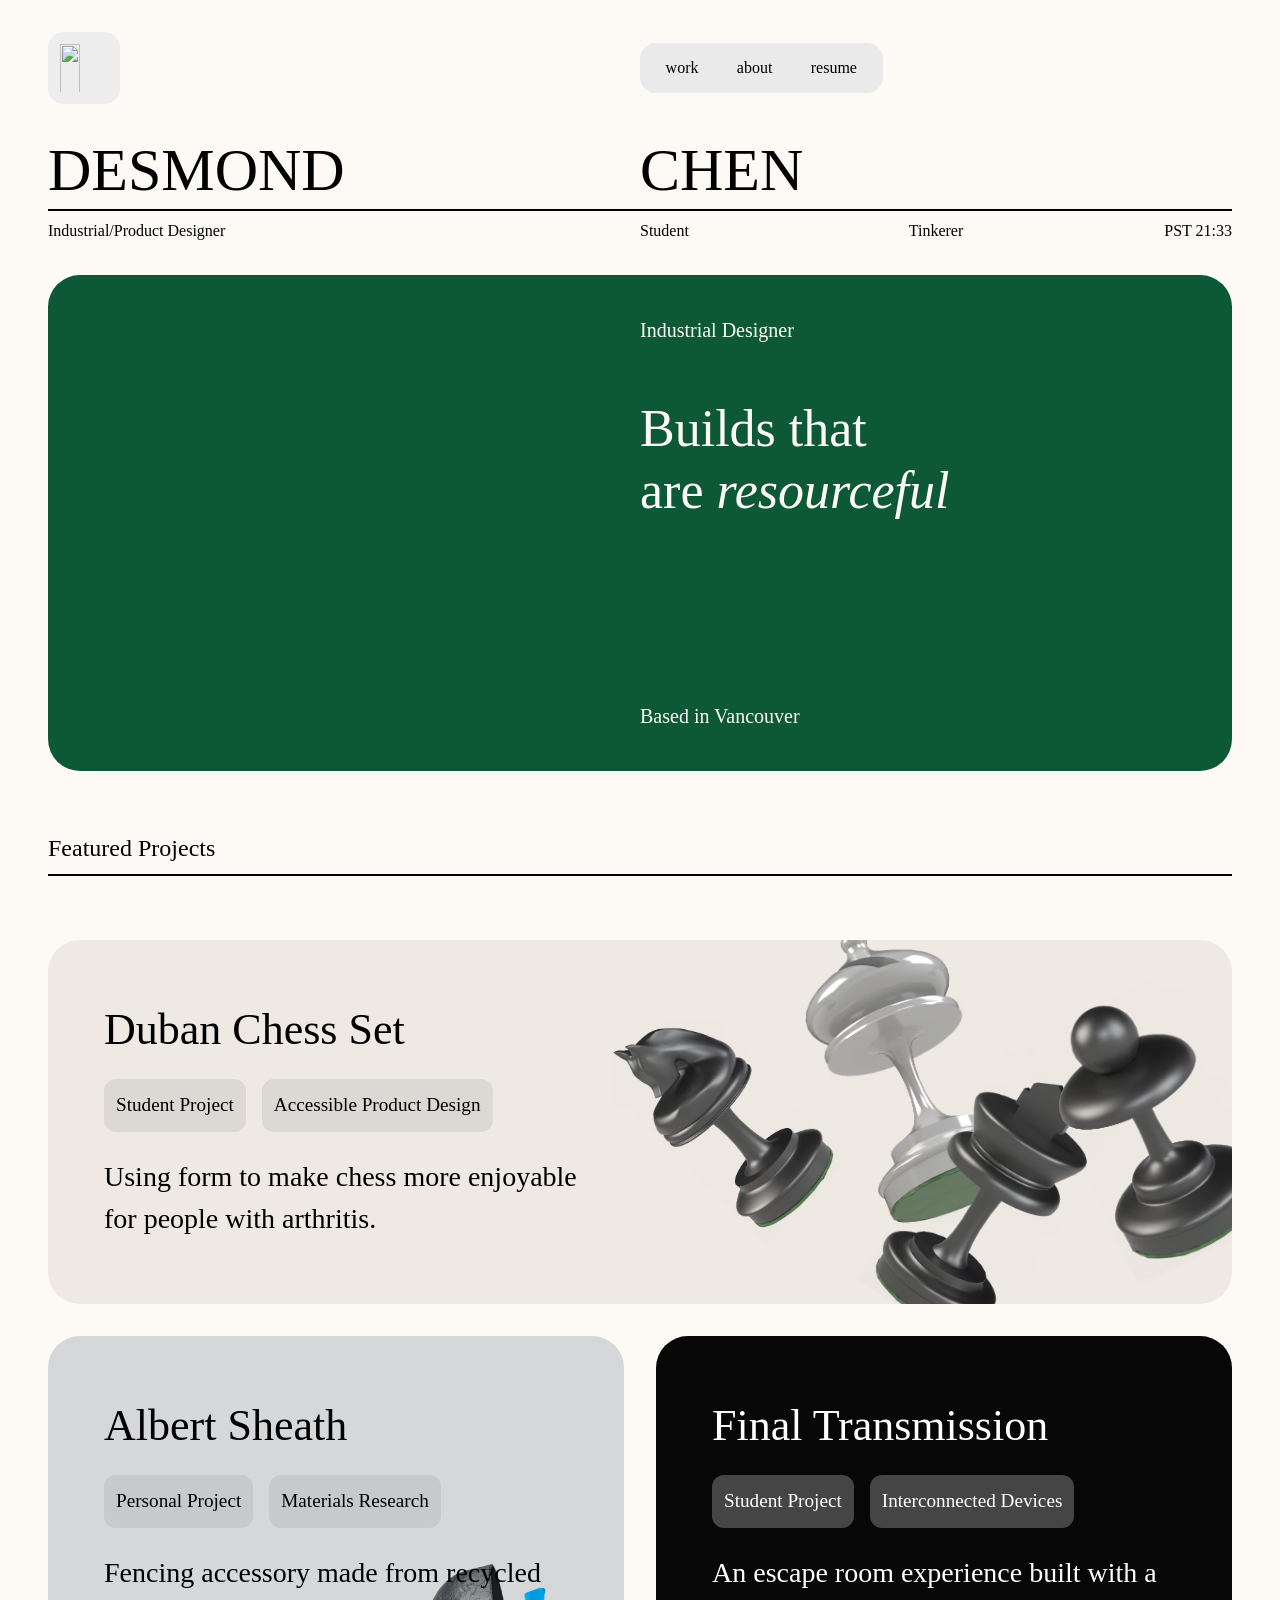
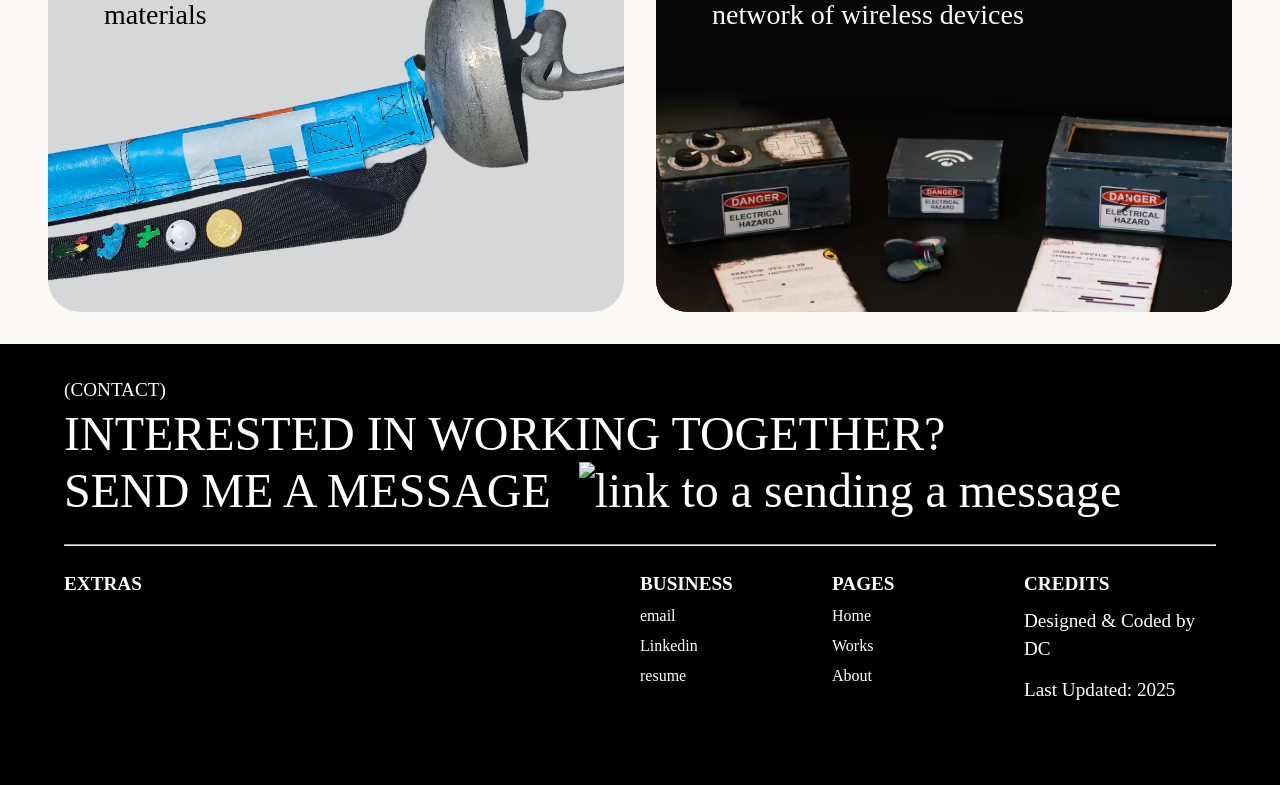
==== index.html @ 35a9a57f "Fixed Footer Link" ====
<!DOCTYPE html>
<head>
  <meta charset="utf-8">
  <meta name="viewport" content="width=device-width, initial-scale=1">
  <title>Desmond Chen</title>
  <link rel="icon" type="image/x-icon" href="/css/img/icons/MainIcon.ico">
  <link rel="preconnect" href="https://fonts.googleapis.com">
  <link rel="preconnect" href="https://fonts.gstatic.com" crossorigin="">
  <link href="css/main.css" rel="stylesheet">
  <script src="/JavaScript/dropdown.js" defer=""></script>
  <script src="https://cdnjs.cloudflare.com/ajax/libs/matter-js/0.19.0/matter.min.js"></script>
  <script src="/JavaScript/home.js" defer=""></script>
</head>
<header>
  <nav class="navbar"><a class="homeIcon" href="/index.html"><img src="/css/img/icons/homeButton.gif" width="50" height="50"></a>
    <div class="navLinks"><a href="/HTMLFiles/Work.html">work</a><a href="/HTMLFiles/About.html">about</a><a href="https://drive.google.com/file/d/1UwBm8nddmK0KD4YlyWKBe_Ptv18u-9CQ/view?usp=sharing" target="_blank" rel="noopener noreferrer">resume</a></div>
    <button class="Sandwich" aria-label="Sandwich Menu"><span></span><span></span></button>
    <div class="mobileLinks">
      <div class="mobileLinksInner"></div><a class="innerLinks" id="NavLinkOne" href="/HTMLFiles/Work.html">
        <p>01</p>
        <p>Works</p></a><a class="innerLinks" href="/HTMLFiles/About.html">
        <p>02</p>
        <p>About</p></a><a class="innerLinks" href="https://drive.google.com/file/d/1UwBm8nddmK0KD4YlyWKBe_Ptv18u-9CQ/view?usp=sharing">
        <p>03</p>
        <p>Resume</p></a>
    </div>
  </nav>
</header>
<main>
  <section class="homeSection" id="antiPadding">
    <div class="homeHeader">
      <h1>DESMOND</h1>
      <h1>CHEN</h1>
    </div>
    <div class="subInfoGrid">
      <p class="subInfoText">Industrial/Product Designer</p>
      <div class="subInfoSplit">
        <p class="subInfoText">Student</p>
        <p class="subInfoText">Tinkerer</p>
        <p class="subInfoText">PST <span class="time">12:00</span></p>
      </div>
    </div>
    <div class="CTAContainer">
      <div class="CTAGrid">
        <div id="gravity-container"></div>
        <div class="CTAInfo">
          <p class="CTAIndust">Industrial Designer</p>
          <div class="CTABig">
            <p>Builds that</p>
            <p>are <span id="swapText">resourceful</span></p>
          </div>
          <p class="CTABased">Based in Vancouver</p>
        </div>
      </div>
    </div>
  </section>
  <section class="homeSection">
    <h2 class="featureHeader">Featured Projects</h2><a class="featureProject" id="dubanFeature" href="/HTMLFiles/Duban.html">
      <div>
        <h3 class="titleFeature">Duban Chess Set</h3>
        <div class="featureKeywordFlex">
          <p>Student Project</p>
          <p>Accessible Product Design</p>
        </div>
        <p class="featureText">Using form to make chess more enjoyable for people with arthritis.</p>
      </div>
      <div class="chessContainer"><img id="featureBishop" src="/css/img/DubanImg/DubanPieces/DissectionBishop.avif" alt="Duban Bishop"><img id="featureKing" src="/css/img/DubanImg/DubanPieces/DissectionKing.avif" alt="Duban King"><img id="featureKnight" src="/css/img/DubanImg/DubanPieces/DissectionKnight.avif" alt="Duban Knight"><img id="featurePawn" src="/css/img/DubanImg/DubanPieces/DissectionPawn.avif" alt="Duban Pawn"></div></a>
    <div class="featureGrid"><a class="featureProject" id="albertFeature" href="/HTMLFiles/Albert.html">
        <div class="featureContent">
          <h3 class="titleFeature">Albert Sheath</h3>
          <div class="featureKeywordFlex" id="albertKeyword">
            <p>Personal Project</p>
            <p>Materials Research</p>
          </div>
          <p class="featureText">Fencing accessory made from recycled materials</p><img id="albertFeatureImg" src="css/img/AlbertFeature.avif" alt="Albert with sword">
        </div></a><a class="featureProject" id="finalTransmissionFeature" href="/HTMLFiles/FinalTransmission.html">
        <div class="featureContent">
          <h3 class="titleFeature">Final Transmission</h3>
          <div class="featureKeywordFlex" id="finalTransKeyword">
            <p>Student Project</p>
            <p>Interconnected Devices</p>
          </div>
          <p class="featureText">An escape room experience built with a network of wireless devices</p><img id="finalFeatureImg" src="css/img/FinalFeature.avif" alt="Final Transmission Escape Room">
        </div></a></div>
  </section>
</main>
<footer>
  <div class="footerContact">
    <p>(CONTACT)</p>
    <p class="footerContactHeader">INTERESTED IN WORKING TOGETHER?</p><a class="footerContactLink" href="mailto:desmchen@telus.net?subject=Lets%20work%20on%20something%20together">SEND ME A MESSAGE <img class="footerArrow" alt="link to a sending a message" src="/css/img/icons/LargeArrow.svg" height="40" width="40"></a>
    <hr>
  </div>
  <!-- Insert Arrow-->
  <div class="footerGrid">
    <!-- Insert 7 by grid-->
    <p class="footerTitles">EXTRAS</p>
    <div class="contacts">
      <p class="footerTitles">BUSINESS</p>
      <div class="footerFlex"><a href="mailto:desmchen@telus.net?subject=Lets%20work%20on%20something%20together">email</a><a href="https://www.linkedin.com/in/desmond-chen-468b28277/" target="_blank" rel="noopener noreferrer">Linkedin</a><a href="https://drive.google.com/file/d/1UwBm8nddmK0KD4YlyWKBe_Ptv18u-9CQ/view?usp=sharing" target="_blank" rel="noopener noreferrer">resume</a></div>
    </div>
    <div>
      <p class="footerTitles">PAGES</p>
      <div class="footerFlex"><a href="/index.html">Home</a><a href="/HTMLFiles/Work.html">Works</a><a href="/HTMLFiles/About.html">About</a></div>
    </div>
    <div>
      <p class="footerTitles">CREDITS</p>
      <div class="footerFlex">
        <p>Designed &amp; Coded by DC</p>
        <p>Last Updated: 2025</p>
      </div>
    </div>
  </div>
</footer>
---- css/main.css ----
@font-face {
    font-family: "Aeonik";
    src: url("fonts/Aeonik-Regular.woff") format("woff"), url("fonts/Aeonik-Regular.woff2") format("woff2");
    font-style: normal;
    font-weight: 400;
    font-display: swap;
}

@font-face {
    font-family: "Aeonik";
    src: url("fonts/Aeonik-Medium.woff") format("woff"), url("fonts/Aeonik-Medium.woff2") format("woff2");
    font-style: normal;
    font-weight: 500;
    font-display: swap;
}

@font-face {
    font-family: "Aeonik";
    src: url("fonts/Aeonik-Bold.woff") format("woff"), url("fonts/Aeonik-Bold.woff2") format("woff2");
    font-style: normal;
    font-weight: 700;
    font-display: swap;
}

@font-face {
    font-family: "Aeonik";
    src: url("fonts/Aeonik-MediumItalic.woff") format("woff"), url("fonts/Aeonik-MediumItalic.woff2") format("woff2");
    font-style: italic;
    font-weight: 500;
    font-display: swap;
}

@font-face {
    font-family: "Aeonik";
    src: url("fonts/Aeonik-Light.woff") format("woff"), url("fonts/Aeonik-Light.woff2") format("woff2");
    font-style: normal;
    font-weight: 300;
    font-display: swap;
}

@font-face {
    font-family: "Aeonik";
    src: url("fonts/Aeonik-LightItalic.woff") format("woff"), url("fonts/Aeonik-LightItalic.woff2") format("woff2");
    font-style: italic;
    font-weight: 300;
    font-display: swap;
}

@font-face {
    font-family: "Aeonik";
    src: url("fonts/Aeonik-BoldItalic.woff") format("woff"), url("fonts/Aeonik-BoldItalic.woff2") format("woff2");
    font-style: italic;
    font-weight: 700;
    font-display: swap;
}

@font-face {
    font-family: "Aeonik";
    src: url("fonts/Aeonik-RegularItalic.woff") format("woff"), url("fonts/Aeonik-RegularItalic.woff2") format("woff2");
    font-style: italic;
    font-weight: 400;
    font-display: swap;
}

@font-face {
    font-family: 'Berka';
    src: url('fonts/Berka-Light.woff2') format('woff2'),
        url('fonts/Berka-Light.woff') format('woff');
    font-weight: 300;
    font-style: normal;
    font-display: swap;
}


* {
    box-sizing: border-box;

}

body {
    margin: 0;
    padding: 0;
    background-color: #FDFAF6;
}

.homeSection,
.aboutSection {
    margin-left: 3rem;
    margin-right: 3rem;
    border-width: 2px;
    padding-bottom: 2rem;
    margin-bottom: 0;
}

#antiPadding {
    padding-bottom: 0;
}

p {
    font-family: "Aeonik";
    font-size: 1.2rem;
    margin: 0;
    padding: 0;
    line-height: 1.5;
}

h1 {
    font-family: "Aeonik";
    font-size: 3rem;
}

h2 {
    font-family: "Aeonik";
    font-size: 2rem;
    font-weight: 400;
}

h3 {
    font-family: "Aeonik";
    padding-top: 0;
    margin-top: 0;
}

figure {
    padding: 0;
    margin: 0;
}

figcaption {
    font-family: "Aeonik";
    line-height: 1.5;
    font-size: 1rem;
}



.navbar {
    padding-right: 3rem;
    padding-left: 3rem;
    padding-top: 2rem;
    padding-bottom: 2rem;
    display: grid;
    align-items: center;
    grid-template-columns: 1fr 1fr;

    border-width: 2px;
}

.navbar.active {
    background-color: black;
}

.navbar.active a {
    color: white;
}



.mobileLinks {
    overflow: hidden;
    max-height: 0;
    transition: max-height 0.6s ease-in-out;
    background-color: black;
}

.mobileLinks a {
    margin-left: 2rem;
    margin-right: 2rem;
    display: flex;
    text-decoration: none;
    color: white;
    border-width: 1px;
    border-color: #666666;
    border-style: solid solid solid solid;
    padding: 2rem 2rem;
   
}


.mobileLinksInner {
    padding: 0rem 0rem 2rem 0rem;
    flex-direction: column;

    display: flex;
    flex-direction: column;
    gap: 1rem;
}

.mobileLinks p:nth-child(2) {
    margin-left: auto;
    font-size: 2.5rem;
    line-height: 1;
}

.mobileLinks.active {
    max-height: 400px;
}

.innerLinks {
    position: relative;
    overflow: hidden;
    opacity: 0;
    transform: translateY(8px);
    transition: opacity 0.5s ease-in-out, transform 0.5s ease-in-out;
    

    border-radius: 1rem;
}

.mobileLinks.active .innerLinks:nth-child(1) {
    opacity: 1;
    transform: translateY(0);
    transition-delay: 0.15s;
}

.mobileLinks.active .innerLinks:nth-child(2) {
    opacity: 1;
    transform: translateY(0);
    transition-delay: 0.25s;
}

.mobileLinks.active .innerLinks:nth-child(3) {
    opacity: 1;
    transform: translateY(0);
    transition-delay: 0.35s;
}

.mobileLinks:not(.active) .innerLinks {
    opacity: 0;
    transform: translateY(8px);
    transition-delay: 0s;
}

.innerLinks::before {
    content: "";
    position: absolute;
    inset: 0;
    background-color: white;
    transform: translateX(100%);
    transition: transform 0.3s ease;
    z-index: 0;
}

.innerLinks:hover::before, .innerLinks:focus::before {
    transform: translateX(0);
}

.innerLinks p {
    position: relative;
    z-index: 1;
    transition: color 0.3s ease;
}

.innerLinks:hover p, .innerLinks:focus p {
    color: black;
}

.homeIcon {
    text-decoration: none;
    color: black;
    background-color: #EDEDED;
    padding: 0.75rem;
    border-radius: 1rem;
    width: fit-content;
    height: fit-content;
}

.homeIcon img {
    width: auto;
    max-height: 3rem;
    display: block;
}

.titleName {
    font-weight: 500;
    font-size: 2rem;
    border-style: none solid none none;
    border-width: 2px;
    padding-right: 1rem
}

.subTitle {
    font-weight: 400;
}

.navLinks {
    background-color: #EAEAEA;
    font-family: "Aeonik";
    display: flex;
    gap: 0;
    width: fit-content;
    padding: 0.4rem;
    border-radius: 1rem;
}

.navLinks a {
    position: relative;
    text-decoration: none;
    color: black;
    padding: 0.6rem 1.2rem;
    border-radius: 0.7rem;
    transition: background-color 0.2s ease, padding-left 0.2s ease;
}

/* segmented hover */
.navLinks a:hover,
.navLinks a:focus {
    background-color: #e0e0e0;
    /* slightly darker than navbar */
    padding-left: 1.6rem;
}

.navLinks a::before {
    content: "";
    position: absolute;
    left: 0.6rem;
    top: 50%;
    width: 8px;
    height: 8px;
    background: #E04A4A;
    border-radius: 50%;
    transform: translate(-6px, -50%);
    opacity: 0;
    transition: transform 0.2s ease, opacity 0.2s ease;
}

.navLinks a:hover::before,
.navLinks a:focus::before {
    transform: translate(0, -50%);
    opacity: 1;
}

.onTopOfCase .navbar .Sandwich span{
    background-color: white;
}

.Sandwich {
    margin-top: 0.5rem;
    border: none;
    background-color: transparent;
    display: none;
    position: relative;
    height: 1.5rem;
    width: 2rem;
    margin-left: auto;
    cursor: pointer;
}

.Sandwich.active {
    background-color: black;
}

.Sandwich span {
    height: 0.25rem;
    width: 100%;
    background-color: black;
    border-radius: 1rem;
    position: absolute;
    top: 50%;
    left: 50%;
    /*https://www.w3schools.com/cssref/css3_pr_transform.php for transform property*/
    transform: translate(-50%, -50%);
    transition: transform .5s ease;
}

.Sandwich span:nth-child(1) {
    top: 25%;
}


.Sandwich span:nth-child(2) {
    top: 100%;
}


.homeHeader {
    display: grid;
    grid-template-columns: 1fr 1fr;
    border-style: none none solid none;
    border-width: 2px;
}

.homeHeader h1 {
    font-family: "Aeonik";
    color: black;
    font-weight: 400;
    font-size: 3.75rem;
    padding-bottom: 0.25rem;
    margin: 0rem;
}

.subInfoText {
    font-size: 1rem;
    font-family: "Berka";
}

.subInfoGrid {
    margin-top: 0.5rem;
    display: grid;
    grid-template-columns: 1fr 1fr;
}

.subInfoSplit {
    display: grid;
    grid-template-columns: 1fr 1fr 1fr;
}

.subInfoSplit p:nth-child(2) {
    text-align: center;
}

.subInfoSplit p:nth-child(3) {
    text-align: right;
}

.CTAContainer {
    margin-top: 2rem;
    background-color: #0E5935;
    height: 31rem;
    border-radius: 2rem;
}

.CTAGrid {
    display: grid;
    grid-template-columns: 1fr 1fr;
    height: 100%;
}

.CTAInfo {
    color: #FDFAF6;
    position: relative;
}

.CTAIndust,
.CTABased {
    font-size: 1.25rem;
    position: absolute;
}

.CTAIndust {
    top: 8%;
}

.CTABased {
    bottom: 8%;
}

.CTABig {
    position: absolute;
    top: 50%;
    transform: translateY(-100%);
    height: fit-content;
}

.CTABig p {
    font-size: 3.25rem;
    font-weight: 400;
    line-height: 120%;

}

#swapText {
    font-style: italic;
    display: inline-block;
}

#gravity-container {
    display: block;
    position: relative;
    width: 98%;
    height: 100%;
    padding: 0;
    margin: 0;
    overflow: hidden;
}


.featureHeader {
    margin-bottom: 4rem;
    padding-bottom: 0.75rem;
    margin-top: 4rem;
    font-size: 1.5rem;
    border-bottom: 2px solid black;
}

.featureGrid {
    display: grid;
    grid-template-columns: 1fr 1fr;
    gap: 2rem;
    margin-top: 2rem;
}


#featureBishop,
#featureKing,
#featureKnight,
#featurePawn {
    position: absolute;
    transform: translateY(-100%);
    scale: 0.49;
    transition: scale 0.5s ease-in-out;
}

.featureProject:hover #featureBishop,
.featureProject:hover #featureKing,
.featureProject:hover #featureKnight,
.featureProject:hover #featurePawn,
.featureProject:focus #featureBishop,
.featureProject:focus #featureKing,
.featureProject:focus #featureKnight,
.featureProject:focus #featurePawn {
    scale: 0.53;
}

#featureBishop {
    top: 25%;
    right: 0%;
    left: 0%;
}

#featureKnight {
    top: 45%;
    right: 35%;
}

#featureKing {
    top: 80%;
    right: -15%;
}

#featurePawn {
    right: -45%;
    top: 50%;
}

.chessContainer {
    position: relative;
}

#dubanFeature {
    background-color: #EEE9E2;
    display: grid;
    grid-template-columns: 1fr 1fr;
    grid-template-rows: 1fr;
}

#albertFeature {
    background-color: #D5D7D9;
}

#finalTransmissionFeature {
    background-color: #070707;
    color: white;
}

#albertFeature,
#finalTransmissionFeature {
    min-height: 36rem;
}

.featureProject {
    display: block;
    position: relative;
    text-decoration: none;
    color: black;
    padding: 4rem 3.5rem;
    border-radius: 2rem;
    width: 100%;
    overflow: hidden;
}

.titleFeature {
    font-size: 2.75rem;
    font-weight: 400;
    margin: 0;
}

#albertFeatureImg {
    position: absolute;
    left: -2rem;
    bottom: 5rem;
    scale: 1.25;
    transform: rotate(-10deg);
    transition: scale 0.5s ease-in-out;
}

.featureProject:hover #albertFeatureImg {
    scale: 1.35
}

#finalFeatureImg {
    position: absolute;
    z-index: 0;
    left: 1.25rem;
    bottom: -3rem;
    scale: 1.15;
    transition: scale 0.5s ease-in-out;
}

.featureProject:hover #finalFeatureImg {
    scale: 1.25
}

.featureKeywordFlex {
    display: flex;
    gap: 1rem;
    margin: 1.5rem 0;

}

.featureKeywordFlex p {
    background-color: #DCD9D4;
    width: fit-content;
    padding: 0.75rem;
    border-radius: 0.75rem;

}

#albertKeyword p {
    background-color: #C7C9CC;
}

#finalTransKeyword p {
    background-color: #464545;
}

.featureText {
    font-size: 1.75rem;
    max-width: 30rem;
    z-index: 2;
}

.featureProject img {
    max-width: 100%;
    object-fit: cover;
    height: auto;

}

.titleFeature,
.featureKeywordFlex,
.featureText {
    position: relative;
    z-index: 2;
}

hr {
    stroke-width: 1px;
}

footer {
    background-color: black;
    color: white;
    padding-bottom: 5rem;
}

.footerContact {
    padding-top: 2rem;
    padding-bottom: 1rem;
    margin-left: 4rem;
    margin-right: 4rem;
}

.footerContactHeader,
.footerContactLink {
    font-size: 3rem;
    padding: 0;
    line-height: 1.2;
    color: white;
    text-decoration: none;
    margin: 0;
}

.footerContactLink {
    display: block;
    padding-bottom: 1rem;
}

.footerArrow {
    margin-left: 1rem;
    width: 2.25rem;
    height: 2.25rem;
}


.footerGrid {
    display: grid;
    grid-template-columns: 1fr 1fr 1fr 1fr 1fr 1fr;
    grid-template-rows: 1fr;
    color: white;
    margin-left: 4rem;
    margin-right: 4rem;
}

.contacts {
    grid-column-start: 4;
}

.footerTitles {
    margin-bottom: 0.5rem;
    font-weight: 700;
}

.footerFlex {
    display: flex;
    flex-direction: column;
    gap: 0.75rem;
}

.footerFlex a{
    text-decoration: none;
    color: white;
}

.footerFlex p {
    margin: 0;
    padding: 0;
}

/* about Section */


.aboutText {

    margin-top: 3rem;
    margin-bottom: 3rem;
    display: grid;
    grid-template-columns: 1fr 1fr;


}

.aboutText img {
    max-width: 80%;
    height: auto;
    object-fit: contain;
    flex-shrink: 0;
    border-radius: 1rem;

}

.aboutText div {
    min-width: 20rem;
    flex: 1;
}

.aboutHeader {
    margin-bottom: 2rem;
    margin-top: 0.5rem;
    font-weight: 400;
    font-size: 2.5rem;

}

.aboutFlex {
    display: grid;
    grid-template-columns: 1fr 1fr;
}

.aboutFlex h2 {
    padding-right: 3rem;
    flex-shrink: 1;
}

.aboutSkills {
    width: 100%;
    display: flex;
    align-items: center;
    border-style: none none solid none;
    border-width: 2px;

    padding-bottom: 0.5rem;
    color: black;
    text-decoration: none;
}

.aboutSkills p {
    font-size: 1.5rem;
}

.aboutSkills img {
    display: block;
    margin-left: auto;
    height: 60%;
    width: auto;
}

.aboutInterestDiv {
    display: flex;
    flex-direction: column;
    gap: 1rem;
    min-width: 20rem;
    margin-top: 2rem;
    flex: 1;
}

.hobbyDiv {
    margin-bottom: 2rem;
}

.hobbyDiv p {
    font-size: 1.2rem;
}

.hobbyDiv img {
    border-radius: 1rem;
    width: 100%;
    height: auto;
}

.aboutContent {
    line-height: 1.5;
}

/* Case Study */

.onTopOfCase {
    position: absolute;
    z-index: 10000;
    top: 0;
    left: 0;
    right: 0;
}

.caseContainer {
    display: grid;
    gap: 1.5rem;
    grid-template-columns: 1fr 1fr;
    margin: 2rem 8rem;
    padding: 3rem 3rem;
    background-color: #F5F0EA;
    border-radius: 2rem;
}

.caseImg {
    width: 100%;
    height: 40rem;
    object-fit: cover;
    display: block;
    object-position: 50% 30%;

}

.caseTitle {
    font-weight: 400;
    font-size: 5rem;
    margin: 0;
    padding: 0;
}

.projectSection {
    padding-left: 8rem;
    padding-right: 8rem;
    padding-bottom: 7rem;

    opacity: 1;
    transform: translateY(0);
}

.js .projectSection {
    opacity: 0;
    transform: translateY(40px);
    transition: opacity 0.4s ease, transform 0.4s ease;
}

.js .projectSection.show {
    opacity: 1;
    transform: translateY(0);
}

.darkGrayBG {
    background-color: #1D1C1A;
    overflow: hidden;
}

.grayBG {
    background-color: #EEE9E2;
}

.lightGrayBG {
    background-color: #F5F0EA;
    padding: 3rem;
    border-radius: 1.5rem;
    margin-bottom: 2rem;
}

.caseMeImg {
    display: block;
    margin-left: auto;
    margin-right: auto;
    height: 100%;
    width: auto;
}

.descriptionSubhead {
    margin: 0;
    padding: 0;
    font-size: 1rem;
    font-weight: 600;

}

.descriptionRoles {
    display: grid;
    grid-template-columns: 1fr 1fr;
    grid-template-rows: 1fr 1fr;
    gap: 1rem;
}

.descriptionHeader {
    margin-top: 0.75rem;
    font-size: 1.5rem;
    line-height: 1.5;
    margin-bottom: 2rem;
    font-weight: 400;
}

.descriptionParagraph {
    padding-top: 2rem;
    padding-bottom: 2rem;
    font-weight: 300;
    line-height: 1.5;
}

.whyStatementHead {
    font-weight: 400;
    font-size: 1.75rem;
}

.roleTitles {
    font-weight: 700;
    font-size: 1.2rem;
    margin-top: 1rem;
    margin-bottom: 0;

}

.albertResearch {
    margin-top: 4rem;
    margin-bottom: 2rem;
    max-width: 50%;
}

.explanationHeading {
    font-family: "Aeonik";
    font-size: 1.8rem;
    font-weight: 400;
    line-height: 1.5;
    margin-top: 1rem;
    margin-bottom: 0.5rem;
    padding-right: 3rem;

}

.textCenter {
    text-align: center;
}

.lessBottomMargin {
    margin-bottom: 0.5rem;
}

.heatPadding {
    padding: 2rem
}

.heatSpacer {
    margin-top: 3rem;
    margin-bottom: 3rem;
}

.shrink {
    max-width: 50%;
}

.overHeadPadding{
    Padding-top: 3rem;
}

.borderCurve {
    border: #070707 0.1rem solid;
    border-radius: 2rem;
}

.alignItemTop {
    vertical-align: top;
}

.explanationFlex {
    display: grid;
    grid-template-columns: 1fr 1fr;
    gap: 2rem;
}

.subExplanationHeading {
    font-style: italic;
    font-size: 1.2rem;
}

.albertTassen {
    width: 100%;
    height: auto;
    border-radius: 3rem;
}

.heatingGrid {
    display: grid;
    grid-template-columns: 1fr 1fr 2fr;
    gap: 2rem;
}

.heatHeading {
    text-align: center;
    font-weight: 500;
    font-size: 1.15rem;
}

.heatTesters {
    margin-top: 1.5rem;
    margin-bottom: 1.5rem;
    width: 100%;
    height: auto;
    max-height: 25rem;
    max-width: 100%;
    object-fit: contain;

}

.connectionGrid {
    display: grid;
    gap: 2rem;
    grid-template-columns: 1fr 1fr;
    padding: 2rem;
    align-items: start;
}

.connectionImage {
    display: block;
    margin-left: auto;
    margin-right: auto;
    width: 100%;
    height: auto;
    padding: 2rem 4rem;
}

.planningSubHeader {
    color: #686868;
    font-size: 1.2rem;
    font-weight: 400;
}

.planningHeader {
    font-size: 2.2rem;
    font-weight: 400;
    max-width: 25rem;
    margin-top: 0.5rem;
    margin-bottom: 0;
    line-height: 1.3;
}

.planningDescription {
    max-width: 30rem;
}

.planningGrid {
    display: grid;
    grid-template-columns: 1fr 1fr;
    align-items: end;
    margin-bottom: 2rem;
}

.sheathPattern {
    display: block;
    margin-top: 2rem;
    margin-bottom: 2rem;
    margin-left: auto;
    margin-right: auto;
    width: 95%;
    height: auto;
}

.failContainer {
    position: relative;
    max-height: 12rem;
    display: flex;
    gap: 2rem;
    margin-left: 3rem;
}

.failImg {
    max-width: 100%;
    height: auto;

}

.failTextCenter {
    padding-top: 2rem;
}

.failImgContainter {
    order: 2;
    position: relative;
}

.failTextFlex {
    margin-top: 0.5rem;
    display: flex;
    flex-direction: column;
    gap: 2rem;

}

.failText {
    width: 22rem;
    flex-shrink: 0;
}

#FailTop,
#FailBot,
#FailMid {
    position: absolute;
    left: -2rem;
}

#FailTop,
#FailMid {
    top: 3rem;
}


#FailBot {
    top: 4rem
}

.prefabFlex {
    position: relative;
    display: grid;
    grid-template-columns: 1fr 1fr;
}

.prefabFigGrid {
    padding-top: 1rem;
    display: grid;
    grid-template-columns: 2fr 1fr 1fr;
    gap: 2rem;
}

.prefabFig {
    max-width: 100%;
}

.prefabFig img {
    width: 100%;
    height: auto;
    border-radius: 3rem;
}

.prefabFig figcaption {
    text-align: center;
}

.pointHeader {
    font-size: 1.5rem;
    font-family: "Aeonik";
    font-weight: 400;
}

.AlbertpointList {
    list-style: none;
    padding-left: 2.5rem;
    padding-top: 2.5rem;
}

.AlbertpointList li,
.dubanpointList li {
    position: relative;
    font-family: "Aeonik";
    font-weight: 400;
    line-height: 1.4;
    margin-bottom: 1rem;
    padding-left: 2.4rem;
}

.AlbertpointList li::before {
    content: "";
    position: absolute;
    left: 0;
    top: 0.2rem;
    width: 1rem;
    height: 1rem;
    background-color: #FF5E07;
    border-radius: 50%;
}

.dubanpointList {
    list-style: none;
    padding-left: 0.5rem;
    padding-top: 1rem;
    padding-right: 5rem;
}

.dubanpointList li::before {
    content: "";
    position: absolute;
    left: 0;
    top: 0.2rem;
    width: 1rem;
    height: 1rem;
    background-color: #0E5935;
    border-radius: 50%;
}


.assemblyFlex {
    position: relative;
    display: grid;
    grid-template-columns: 1fr 1fr;
    gap: 3rem;
}

.assemblyFlex img {
    width: 100%;
    height: auto;
}

.finalSubHeading {
    color: white;
    padding-top: 4rem;
}

.finalAlbertGrid {
    width: 100%;
    display: grid;
    grid-template-columns: 2fr 1fr 1fr;
    gap: 2rem;
}

.finalAlbertGrid img, .finalDubanGrid img {
    width: 100%;
    height: auto;
    display: block;
    object-fit: cover;
}

.finalDubanGrid{
    width: 100%;
    display: grid;
    grid-template-columns: 1fr 1fr 1fr;
    gap: 2rem;
}

.whiteText {
    color: white;
}

.finalProductHeaderPart {
    font-weight: 600;
    font-style: italic;
}

.finalHeaderFlex {
    display: grid;
    grid-template-columns: 1fr 1fr;
    position: relative;
    padding-bottom: 2.5rem;

}

.finalHeaderFlex img {
    position: absolute;
    top: -10vh;
    left: 40vw;
    width: 65vw;
    height: auto;
}

.reflectionGrid {
    display: grid;
    grid-template-columns: 1fr 1fr;
    gap: 2rem
}

.reflectionDescriptionPadding {
    padding-top: 1rem;
}

/* Duban */

.dubanExplanationTripleGrid {
    display: grid;
    grid-template-columns: 1fr 1fr 1fr;
    gap: 2rem;
}

.chessPieceSketch {
    width: 100%;
    height: 18rem;
    border-radius: 2rem;
    object-fit: contain;

}

.dubanFoamGrid, .finalTGrid {
    display: grid;
    grid-template-columns: 1fr 1fr;
}



.dubanFoamPhotoGrid {
    display: grid;
    grid-template-rows: repeat(3, 1fr);
    grid-template-columns: 1fr 1fr;
    gap: 2rem;
}

.dubanFoamPhotoGrid img, .dubanFoamGrid img {
    width: 100%;
    height: 100%;
    object-fit: cover;
    border-radius: 2rem;
}

.dubanFoamPhotoGrid img:nth-child(1) {
    grid-column: span 2;
    grid-row: span 2;
}

.dubanRefinementImageFlex{
    display: flex;
    padding: 6rem;
    background-color: white;
    margin-top: 2rem;
    gap: 4rem;
    border-radius: 2rem;
}


.dubanRefinementImageFlex figure img, .dubanRenderGrid figure img, .finalTKTNOEImage {
   width: 100%;
   height: auto;
   border-radius: 2rem;
}

.finalTConnectionDiagram{
    width: 100%;
   height: auto;
   border-radius: 2rem;
   padding: 6rem;
    background-color: #F5F0EA;
    margin-top: 2rem;
    margin-bottom: 2rem;
}

.dubanRefinementImageFlex figure figcaption, .dubanRenderGrid figure figcaption{
    padding-top: 0.5rem;
   text-align: center;
   margin-left: auto;
    margin-right: auto;
   width: 60%;
}

.dubanRenderImage{
    border: 1px solid black;
    border-radius: 2rem;
    padding: 3rem;
    margin-top: 2rem;
    margin-bottom: 2rem;
    width: 100%;
   height: auto;

}

.dubanRenderGrid{
    margin-top: 2rem;
    display: Grid;
    grid-template-columns: 1fr 1fr;
    gap: 2rem;
}

/* Final Transmission */
.finalTransmissionName{
    font-size: 4.75vw;
}

.finalTHypothesis{
    font-style: italic;
    font-size: 1.5rem;
    color: #383838;
    margin-top: 1.5rem;
    margin-bottom: 2rem;
}

.finalTIdeationText{
    margin-top: 1rem;
}

.finalTIdeationBotText{
    margin-bottom: 1rem;
}

.finalTTextPaddingR{
    margin-top: 1rem;
    padding-right: 3rem;
}

.finalTImageFabrication{
    width: 100%;
    height: auto;
    margin-bottom: 2rem;
    padding-top: 1rem;
}

.finalTFabricationGrid{
    display: grid;
    grid-template-columns: 1fr 1fr;
    gap: 3rem;
    padding-top: 1rem;
}

.finalTFabricationGrid img{
    width: 100%;
    height: auto;
}

@media(width < 74rem) {
    .errorGrid {
        grid-template-columns: none;
        grid-template-rows: 1fr 1fr;
    }

    .errorGrid img {
        width: 100%;
        height: auto;
        order: 1;
    }

    .errorList {
        order: 2;
    }

    .prefabFlex {
        gap: 1rem;
        flex-direction: column;
    }

    .prefabFig {
        margin-left: 0;
        margin-right: 0;
        max-width: none;
    }

    .shrink {
        max-width: none;
    }
}

@media(width < 66.25rem) {
    .caseContainer {
        margin-left: 3rem;
        margin-right: 3rem;
    }

    .projectSection {
        padding-left: 3rem;
        padding-right: 3rem;
        padding-bottom: 2rem;
    }

    .homeSection,
    .aboutSection {
        margin-left: 2rem;
        margin-right: 2rem;
    }

    .navbar {
        padding-left: 2rem;
        padding-right: 2rem;
    }



    .featureGrid {
        grid-template-columns: none;
        grid-template-rows: 1fr 1fr;
    }



    .aboutText div {
        min-width: 0;
        flex: 1;
    }

    .aboutHeader {
        margin-bottom: 2rem;
        margin-top: 0rem;
        font-weight: 400;
        font-size: 2.5rem;

    }

    .aboutInterestDiv {
        margin-top: 0rem;
        min-width: 0;
    }

    .lightGrayBG {
        padding: 2rem;
    }

    .assemblyFlex {
        display: flex;
        flex-direction: column;
        gap: 1rem;

    }

    .assemblyFlex img {
        position: static;
        max-width: 100%;
        height: auto;
        margin-left: auto;
        margin-right: auto;
    }

    .heatingGrid {
        display: flex;
        flex-direction: column;
        gap: 2rem;
    }

    .heatP {
        text-align: center;
    }

    .connectionGrid {
        display: flex;
        flex-direction: column;
        padding: 0;
    }

    .connectionImage {
        padding: 1rem 2rem;
    }

    .planningGrid {
        display: flex;
        flex-direction: column;
        gap: 1rem;
        align-items: baseline;
    }

    #FailTop,
    #FailBot,
    #FailMid {
        display: none;
    }

    .failContainer {
        margin-top: 2rem;
        max-height: none;
        margin-left: 0;
        flex-direction: column;
    }

    .failTextCenter {
        padding-top: 0;
    }

    .failImgContainter {
        order: 0;
    }

    .failTextFlex {
        flex-direction: column;
        gap: 1rem;

    }

    .failText {
        width: 100%;
    }

    .finalHeaderFlex img {
        top: 0vh;
        left: 50vw;
        width: 65vw;
        height: auto;
    }

}

@media(width < 57rem) {
    .caseContainer, .dubanFoamGrid, .finalTFabricationGrid{
        display: flex;
        flex-direction: column;
        gap: 2rem;
    }

    .finalTGrid{
        display: flex;
        flex-direction: column;
    }

    .finalTIdeationText{
        margin-top: 0;
    }
    .caseMeImg {

        height: auto;
        width: 80%;
    }

    .finalHeaderFlex {
        display: block;
        padding-bottom: 0;
    }

    .finalHeaderFlex img {
        display: none;
    }

    .reflectionGrid {
        display: block;
    }

    .albertResearch,
    .planningHeader,
    .planningDescription {
        max-width: 100%;
    }

    .finalTransmissionName{
    font-size: 10vw;
}
}

@media(width < 55rem) {
    .titleName {
        font-weight: 500;
        font-size: 1.5rem;
        border-style: none solid none none;
        border-width: 2px;
        padding-right: 1rem
    }

    .subTitle {
        font-size: 0.75rem;
        font-weight: 400;
    }

    .Sandwich {
        display: block;
        margin-bottom: auto;
    }

    .navLinks {
        display: none;
    }

    .Sandwich.active span:nth-child(1) {
        background-color: white;
        top: 50%;
        transform: translate(-50%, -50%) rotate(45deg);
    }

    .Sandwich.active span:nth-child(2) {
        background-color: white;
        top: 50%;
        transform: translate(-50%, -50%) rotate(-45deg);
    }

    .homeHeader h1 {
        font-size: 3rem;
    }

    .homeHeader h1:nth-child(2) {
        margin-left: auto;
    }

    .CTAGrid {
        grid-template-columns: none;
        grid-template-rows: 1fr 1fr;
    }

    .CTAIndust {
        top: 8%;
        left: 5%;
    }

    .CTABased {
        bottom: 8%;
        left: 5%;
    }

    .CTABig {
        position: absolute;
        top: 65%;
        left: 5%;
        transform: translateY(-100%);
        height: fit-content;
    }

    .CTABig p {
        font-size: 2.75rem;
    }

    #dubanFeature {
        background-color: #EEE9E2;
        display: grid;
        grid-template-columns: 1fr;
        grid-template-rows: 1fr 1fr;
    }

    #featureBishop,
    #featureKing,
    #featurePawn,
    #featureKnight {
        scale: 0.35;
    }


    .featureProject:hover #featureBishop,
    .featureProject:hover #featureKing,
    .featureProject:hover #featureKnight,
    .featureProject:hover #featurePawn,
    .featureProject:focus #featureBishop,
    .featureProject:focus #featureKing,
    .featureProject:focus #featureKnight,
    .featureProject:focus #featurePawn {
        scale: 0.40;
    }


    #featureBishop {
        top: 5%;
        right: 0%;
        left: 0%;
    }

    #featureKnight {
        top: 30%;
        right: 35%;
    }

    #featureKing {
        top: 55%;
        right: -20%;
    }

    #featurePawn {
        right: -50%;
        top: 25%;
    }

    .aboutText {

        margin-top: 2rem;
        margin-bottom: 0rem;
        display: flex;
        gap: 1rem;
        flex-direction: column;
    }

    .aboutText img {
        margin: 0;
        width: 100%;
        max-width: 25rem;
        height: auto;
        object-fit: contain;
        flex-shrink: 1;
    }

    .aboutFlex {
        display: flex;
        flex-direction: column;
    }

    .dubanExplanationTripleGrid, .dubanRenderGrid {
        display: flex;
        flex-direction: column;
        gap: 2rem;
    }

    .chessPieceSketch {
        width: 100%;
        height: auto;
        border-radius: 2rem;
        object-fit: contain;

    }

    .dubanRefinementImageFlex, .dubanRenderImage, .finalTConnectionDiagram{
        display: block;
    padding: 2rem;

}

.dubanRefinementImageFlex figure figcaption, .dubanRenderGrid figure figcaption{
    padding-top: 1rem;
   text-align: center;
   margin-left: auto;
    margin-right: auto;
   width: 80%;
}

.dubanpointList {
    padding-right: 1.5rem;
}


}

@media(width < 50rem) {
    .descriptionRoles {
        display: grid;
        grid-template-columns: 1fr 1fr;

    }

    .albertResearchFlex {
        flex-direction: column;
        gap: 2rem;
        margin-top: 3rem;
        margin-bottom: 2rem;
    }


    .connectionFlex {
        flex-direction: column;
        gap: 2rem;
        padding: 1rem;
    }

    .connectionImage {
        width: 100%;
    }

    .lightGrayBG {
        padding: 1rem;
    }

    .circleList {
        grid-template-columns: 1fr;

    }



    .footerGrid {
        display: grid;
        grid-template-columns: 1fr 1fr 1fr 1fr 1fr;
        grid-template-rows: 1fr;
        margin-left: 2rem;
        margin-right: 2rem;
    }

    .contacts {
        grid-column-start: 3;
    }

    .footerContact {
        margin-left: 2rem;
        margin-right: 2rem;
    }
}

@media(width<45rem) {


    #featureBishop,
    #featureKing,
    #featurePawn,
    #featureKnight {
        scale: 0.45;
    }

    .featureProject:hover #featureBishop,
    .featureProject:hover #featureKing,
    .featureProject:hover #featureKnight,
    .featureProject:hover #featurePawn,
    .featureProject:focus #featureBishop,
    .featureProject:focus #featureKing,
    .featureProject:focus #featureKnight,
    .featureProject:focus #featurePawn {
        scale: 0.50;
    }


    #featureBishop {
        top: 40%;
        right: 0%;
        left: 0%;
    }

    #featureKnight {
        top: 35%;
        right: 40%;
    }

    #featureKing {
        top: 65%;
        right: -20%;
    }

    #featurePawn {
        right: -50%;
        top: 40%;
    }

    .prefabFlex {
        display: flex;
        flex-direction: column;

    }

    .prefabFigGrid {
        padding-top: 1rem;
        grid-template-columns: 1fr 1fr;
        grid-template-rows: 1fr 1fr;
        gap: 1rem;
    }

    .prefabFigGrid :nth-child(1) {
        grid-column: span 2;
    }

    .AlbertpointList,
    .dubanpointList {
        list-style: none;
        padding-left: 0rem;
        padding-top: 0rem;
        margin: 0;
    }

}

@media(width<40rem) {

    .titleName {
        border-style: none none none none;

    }

    .subTitle {
        display: none;
    }

    .titleFeature {
        font-size: 2rem;
        margin-bottom: 0.5rem;
    }

    .featureText {
        font-size: 1.25rem;
        margin-bottom: 0.5rem;
    }

    .projectDetails {
        flex-direction: column;
    }

    .projectType {
        margin-left: 0;
    }


    .featureProject {
        padding: 2rem 1.5rem;
    }

    #albertFeatureImg {
        position: absolute;
        left: -2rem;
        bottom: 5rem;
        scale: 1.5;
    }

    .featureProject:hover #albertFeatureImg {
        scale: 1.6;
    }

    #finalFeatureImg {
        bottom: 2rem;
        scale: 1.3;
    }

    .featureProject:hover #finalFeatureImg {
        scale: 1.4
    }

    .explanationFlex {
        grid-template-columns: 1fr;
        grid-template-rows: 1fr 1fr;
    }
}

@media(width < 32rem) {

    .homeHeader h1 {
        font-size: 2.5rem;

    }

    .subInfoSplit {
        display: grid;
        grid-template-columns: 1fr;
    }

    .subInfoSplit p:nth-child(1) {
        display: none;
    }

    .subInfoSplit p:nth-child(2) {
        display: none;
    }

    .subInfoSplit p:nth-child(3) {
        text-align: right;
    }

    .footerGrid {
        display: flex;
        flex-direction: column;
        gap: 2rem;
        margin-left: 2rem;
        margin-right: 2rem;
    }


    .descriptionRoles {
        display: grid;
        grid-template-columns: 1fr;

    }

    .projectSection {
        padding-left: 2rem;
        padding-right: 2rem;
    }

    .caseTitle {

        font-size: 3rem;

    }

    .assemblyCont {
        flex-direction: column;
    }

    .assemblyCont img {
        width: 100%;
        height: auto;
        margin-left: 0;
        margin-right: 0;
        object-fit: cover;
    }

    .assemblyCont p {
        margin: 0;
        margin-top: 1rem;
        text-align: left;
        width: 100%;
    }


    .finalAlbertGrid {
        width: 100%;
        display: flex;
        flex-direction: column;
        grid-template-rows: auto;
        gap: 1rem;
    }

    .footerContactHeader,
    .footerContactLink {
        font-size: 2rem;
    }

    .footerArrow {
        margin-left: 1rem;
        width: 1.75rem;
        height: 1.75rem;
    }

    .homeSection,
    .aboutSection {
        margin-left: 1rem;
        margin-right: 1rem;
    }

    .navbar {
        padding-left: 1rem;
        padding-right: 1.5rem;
    }

    #featureBishop,
    #featureKing,
    #featurePawn,
    #featureKnight {
        scale: 0.5;
    }

    .featureProject:hover #featureBishop,
    .featureProject:hover #featureKing,
    .featureProject:hover #featureKnight,
    .featureProject:hover #featurePawn,
    .featureProject:focus #featureBishop,
    .featureProject:focus #featureKing,
    .featureProject:focus #featureKnight,
    .featureProject:focus #featurePawn {
        scale: 0.55;
    }


    #featureBishop {
        top: 55%;
        right: 0%;
        left: 0%;
    }

    #featureKnight {
        top: 50%;
        right: 40%;
    }

    #featureKing {
        top: 80%;
        right: -20%;
    }

    #featurePawn {
        right: -50%;
        top: 40%;
    }

    .caseContainer {
        margin: 2rem 2rem;
        padding: 1.5rem 1.5rem;
        background-color: #F5F0EA;
        border-radius: 2rem;
    }

    .finalTransmissionName{
    font-size: 10vw;
}
}

@media(width < 25rem) {
    .homeHeader h1 {
        font-size: 2rem;

    }
}

.animate-swap {
    animation: textSwap 0.5s forwards;
}

@keyframes textSwap {
    0% {
        opacity: 1;
        transform: translateY(0);
    }

    50% {
        opacity: 0;
        transform: translateY(-10px);
    }

    51% {
        opacity: 0;
        transform: translateY(10px);
    }

    100% {
        opacity: 1;
        transform: translateY(0);
    }
}
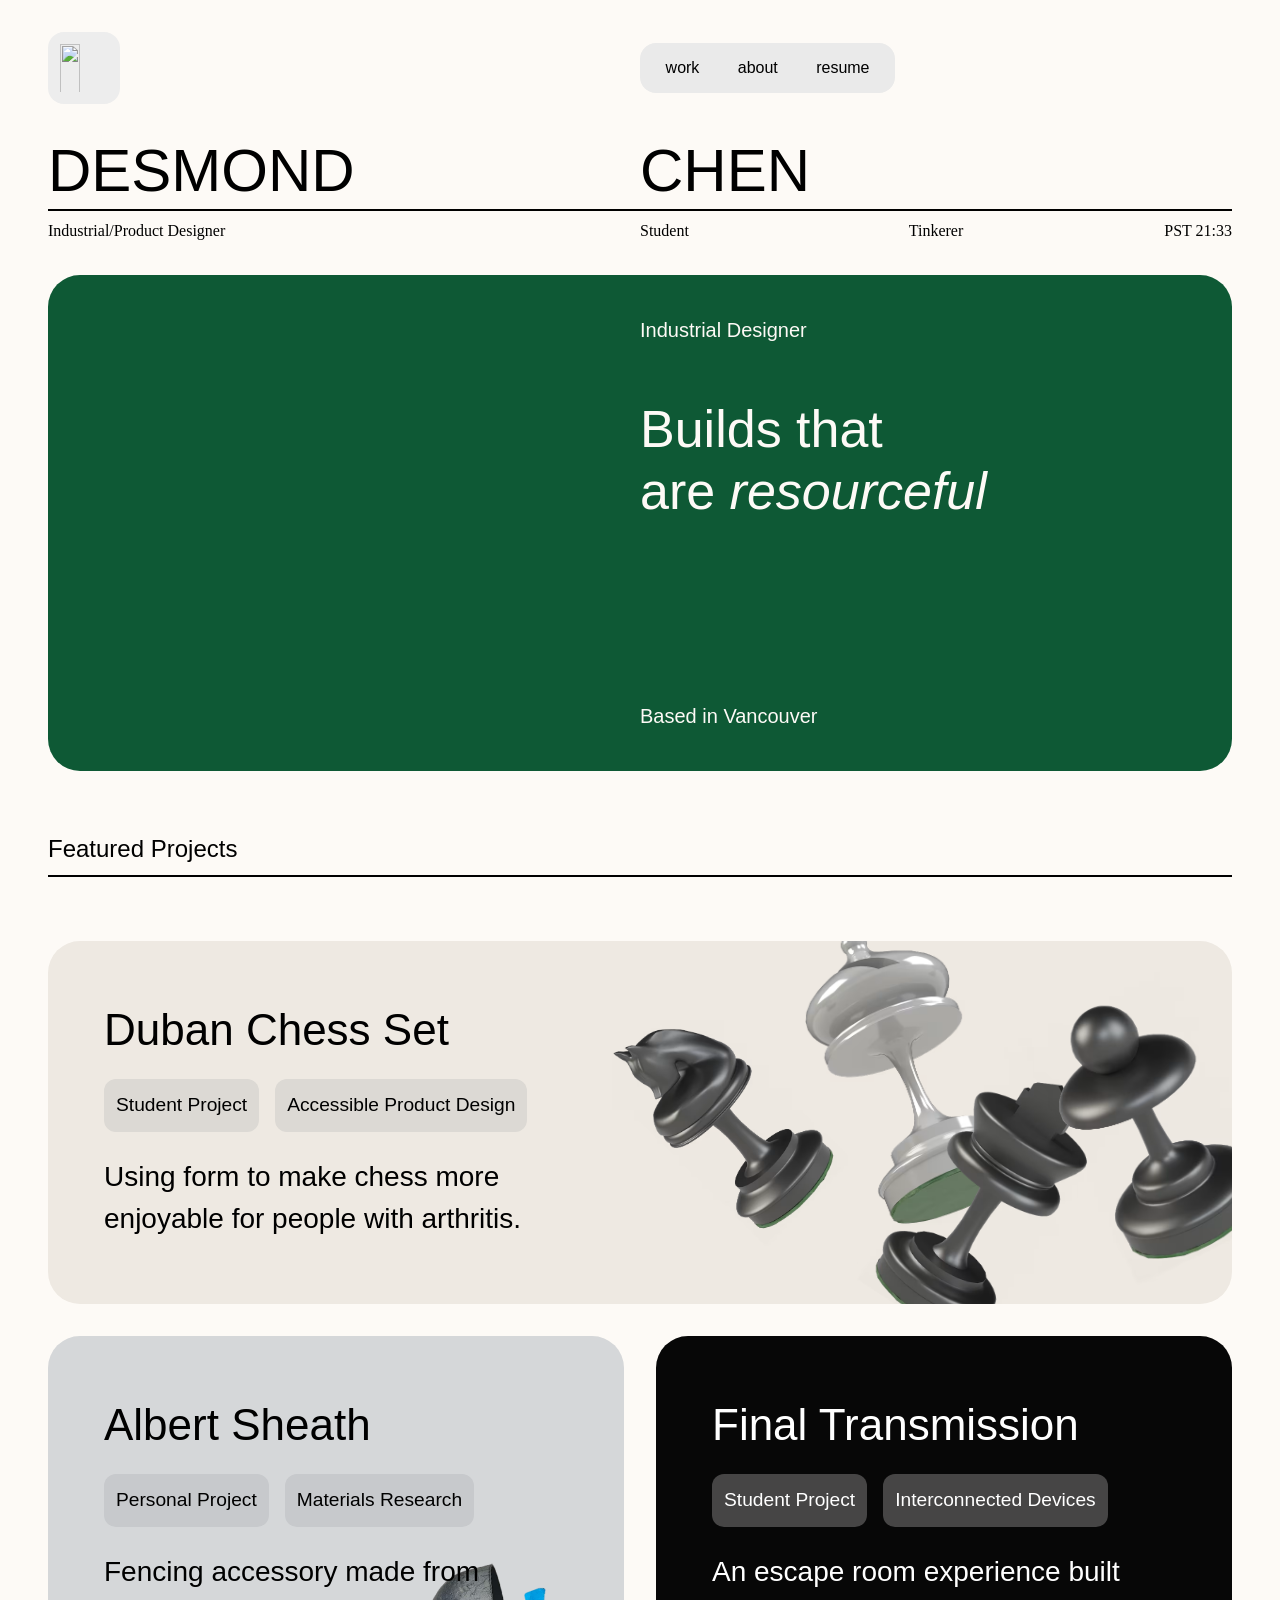
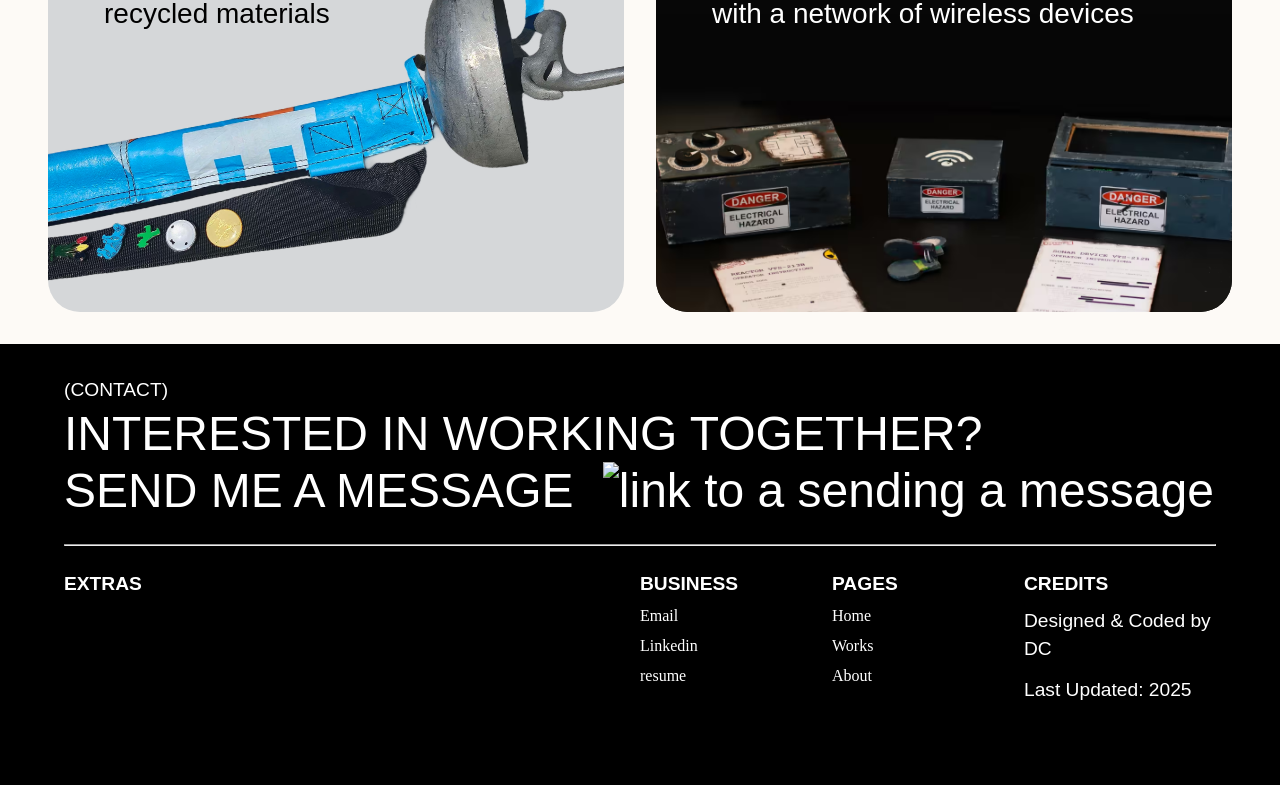
==== commit 8a0bceb7: "Fixed nav pug Did some animation changes aswell" ====
--- a/index.html
+++ b/index.html
@@ -13,18 +13,18 @@
 </head>
 <header>
   <nav class="navbar"><a class="homeIcon" href="/index.html"><img src="/css/img/icons/homeButton.gif" width="50" height="50"></a>
-    <div class="navLinks"><a href="/HTMLFiles/Work.html">work</a><a href="/HTMLFiles/About.html">about</a><a href="https://drive.google.com/file/d/1UwBm8nddmK0KD4YlyWKBe_Ptv18u-9CQ/view?usp=sharing" target="_blank" rel="noopener noreferrer">resume</a></div>
+    <div class="navLinks"><a href="/HTMLFiles/Work.html">work</a><a href="/HTMLFiles/About.html">about</a><a href="https://drive.google.com/file/d/1CEsf2h-suVlxp9FKgOKLs79PEW1iw4vz/view?usp=sharing" target="_blank" rel="noopener noreferrer">resume</a></div>
     <button class="Sandwich" aria-label="Sandwich Menu"><span></span><span></span></button>
-    <div class="mobileLinks">
-      <div class="mobileLinksInner"></div><a class="innerLinks" id="NavLinkOne" href="/HTMLFiles/Work.html">
+  </nav>
+  <div class="mobileLinks">
+    <div class="mobileLinksInner"><a class="innerLinks" id="NavLinkOne" href="/HTMLFiles/Work.html">
         <p>01</p>
         <p>Works</p></a><a class="innerLinks" href="/HTMLFiles/About.html">
         <p>02</p>
-        <p>About</p></a><a class="innerLinks" href="https://drive.google.com/file/d/1UwBm8nddmK0KD4YlyWKBe_Ptv18u-9CQ/view?usp=sharing">
+        <p>About</p></a><a class="innerLinks" href="#">
         <p>03</p>
-        <p>Resume</p></a>
-    </div>
-  </nav>
+        <p>Resume</p></a></div>
+  </div>
 </header>
 <main>
   <section class="homeSection" id="antiPadding">
@@ -96,7 +96,7 @@
     <p class="footerTitles">EXTRAS</p>
     <div class="contacts">
       <p class="footerTitles">BUSINESS</p>
-      <div class="footerFlex"><a href="mailto:desmchen@telus.net?subject=Lets%20work%20on%20something%20together">email</a><a href="https://www.linkedin.com/in/desmond-chen-468b28277/" target="_blank" rel="noopener noreferrer">Linkedin</a><a href="https://drive.google.com/file/d/1UwBm8nddmK0KD4YlyWKBe_Ptv18u-9CQ/view?usp=sharing" target="_blank" rel="noopener noreferrer">resume</a></div>
+      <div class="footerFlex"><a href="mailto:desmchen@telus.net?subject=Lets%20work%20on%20something%20together">Email</a><a href="https://www.linkedin.com/in/desmond-chen-468b28277/" target="_blank" rel="noopener noreferrer">Linkedin</a><a href="https://drive.google.com/file/d/1UwBm8nddmK0KD4YlyWKBe_Ptv18u-9CQ/view?usp=sharing" target="_blank" rel="noopener noreferrer">resume</a></div>
     </div>
     <div>
       <p class="footerTitles">PAGES</p>
--- a/css/main.css
+++ b/css/main.css
@@ -97,7 +97,7 @@
 }
 
 p {
-    font-family: "Aeonik";
+    font-family: "Aeonik", Verdana, sans-serif;
     font-size: 1.2rem;
     margin: 0;
     padding: 0;
@@ -105,18 +105,18 @@
 }
 
 h1 {
-    font-family: "Aeonik";
+    font-family: "Aeonik", Verdana, sans-serif;
     font-size: 3rem;
 }
 
 h2 {
-    font-family: "Aeonik";
+    font-family: "Aeonik", Verdana, sans-serif;
     font-size: 2rem;
     font-weight: 400;
 }
 
 h3 {
-    font-family: "Aeonik";
+    font-family: "Aeonik", Verdana, sans-serif;
     padding-top: 0;
     margin-top: 0;
 }
@@ -127,7 +127,7 @@
 }
 
 figcaption {
-    font-family: "Aeonik";
+    font-family: "Aeonik", Verdana, sans-serif;
     line-height: 1.5;
     font-size: 1rem;
 }
@@ -144,6 +144,8 @@
     grid-template-columns: 1fr 1fr;
 
     border-width: 2px;
+    transition: background-color 0.8s ease;
+
 }
 
 .navbar.active {
@@ -285,7 +287,7 @@
 
 .navLinks {
     background-color: #EAEAEA;
-    font-family: "Aeonik";
+    font-family: "Aeonik", Verdana, sans-serif;
     display: flex;
     gap: 0;
     width: fit-content;
@@ -381,7 +383,7 @@
 }
 
 .homeHeader h1 {
-    font-family: "Aeonik";
+    font-family: "Aeonik", Verdana, sans-serif;
     color: black;
     font-weight: 400;
     font-size: 3.75rem;
@@ -663,6 +665,7 @@
 
 .footerContactHeader,
 .footerContactLink {
+    font-family: "Aeonik", Verdana, sans-serif;
     font-size: 3rem;
     padding: 0;
     line-height: 1.2;
@@ -942,7 +945,7 @@
 }
 
 .explanationHeading {
-    font-family: "Aeonik";
+    font-family: "Aeonik", Verdana, sans-serif;
     font-size: 1.8rem;
     font-weight: 400;
     line-height: 1.5;
@@ -1161,7 +1164,7 @@
 
 .pointHeader {
     font-size: 1.5rem;
-    font-family: "Aeonik";
+    font-family: "Aeonik", Verdana, sans-serif;
     font-weight: 400;
 }
 
@@ -1174,7 +1177,7 @@
 .AlbertpointList li,
 .dubanpointList li {
     position: relative;
-    font-family: "Aeonik";
+    font-family: "Aeonik", Verdana, sans-serif;
     font-weight: 400;
     line-height: 1.4;
     margin-bottom: 1rem;
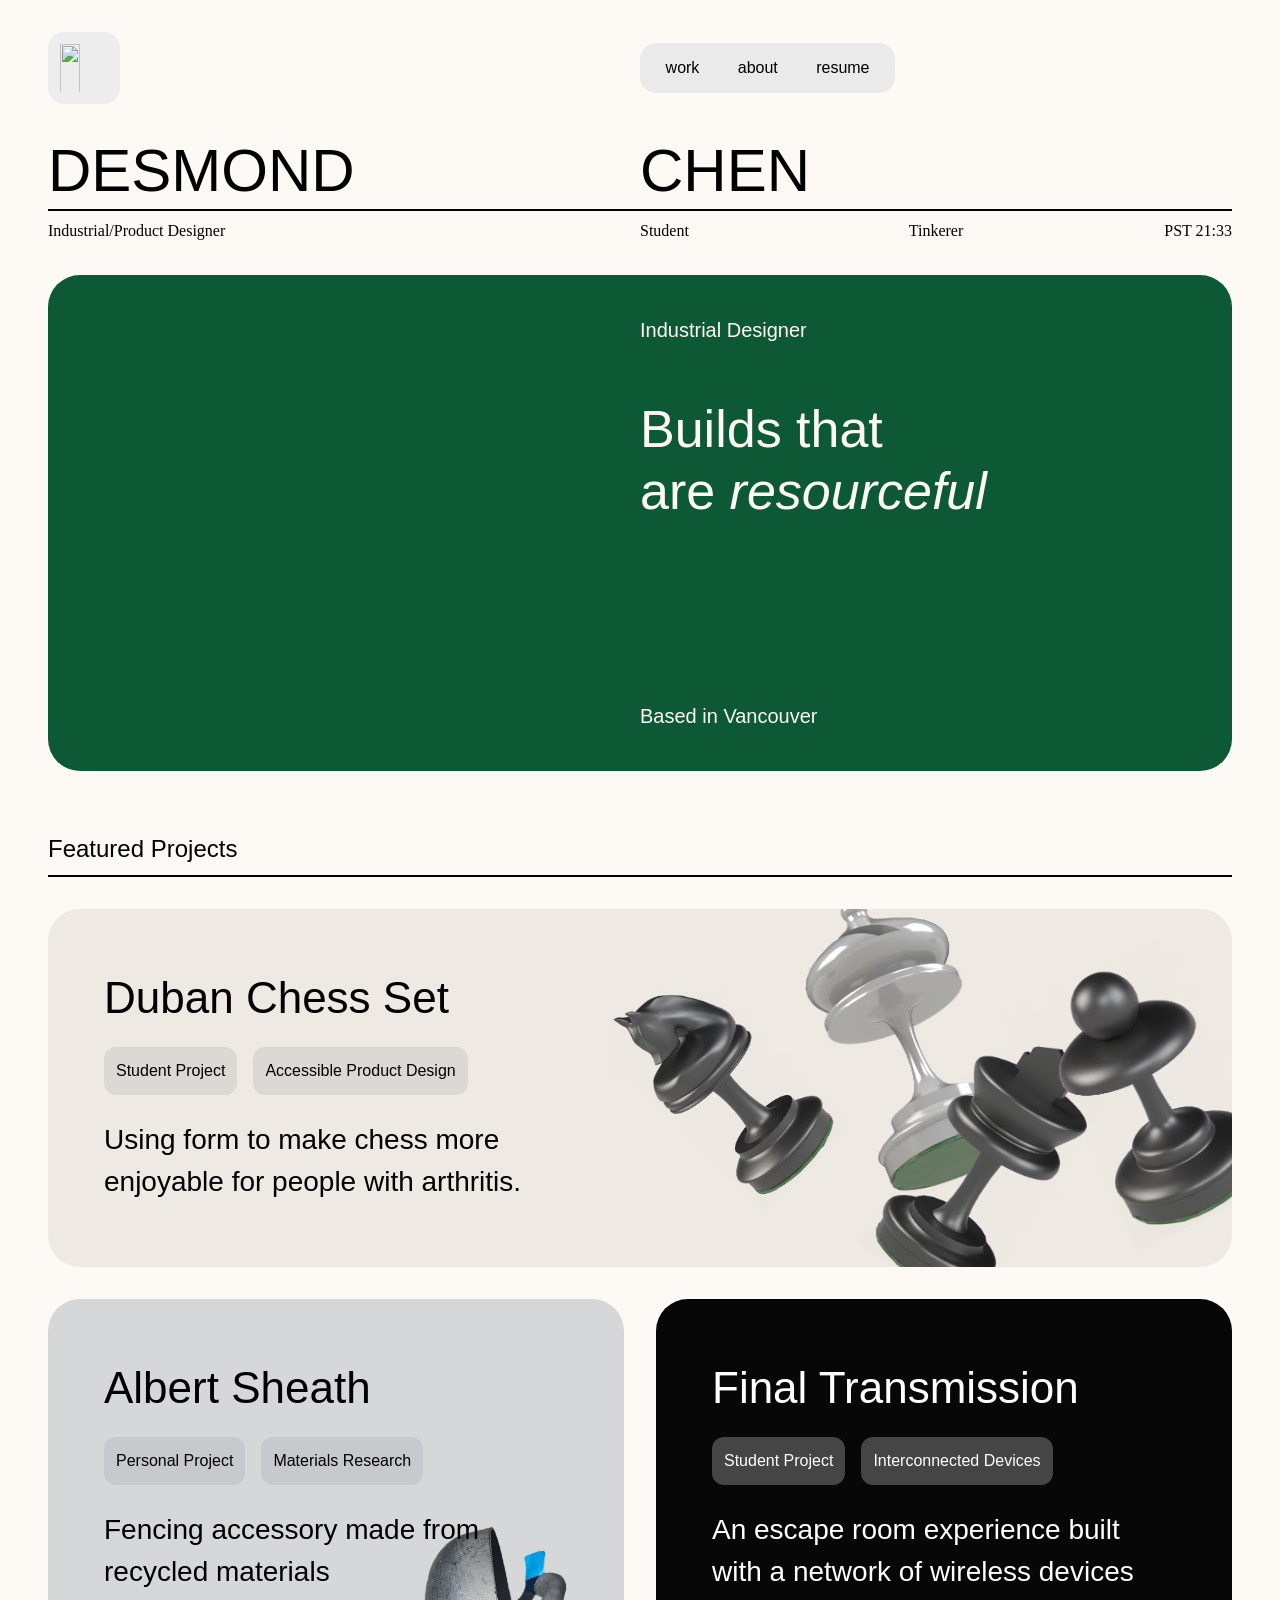
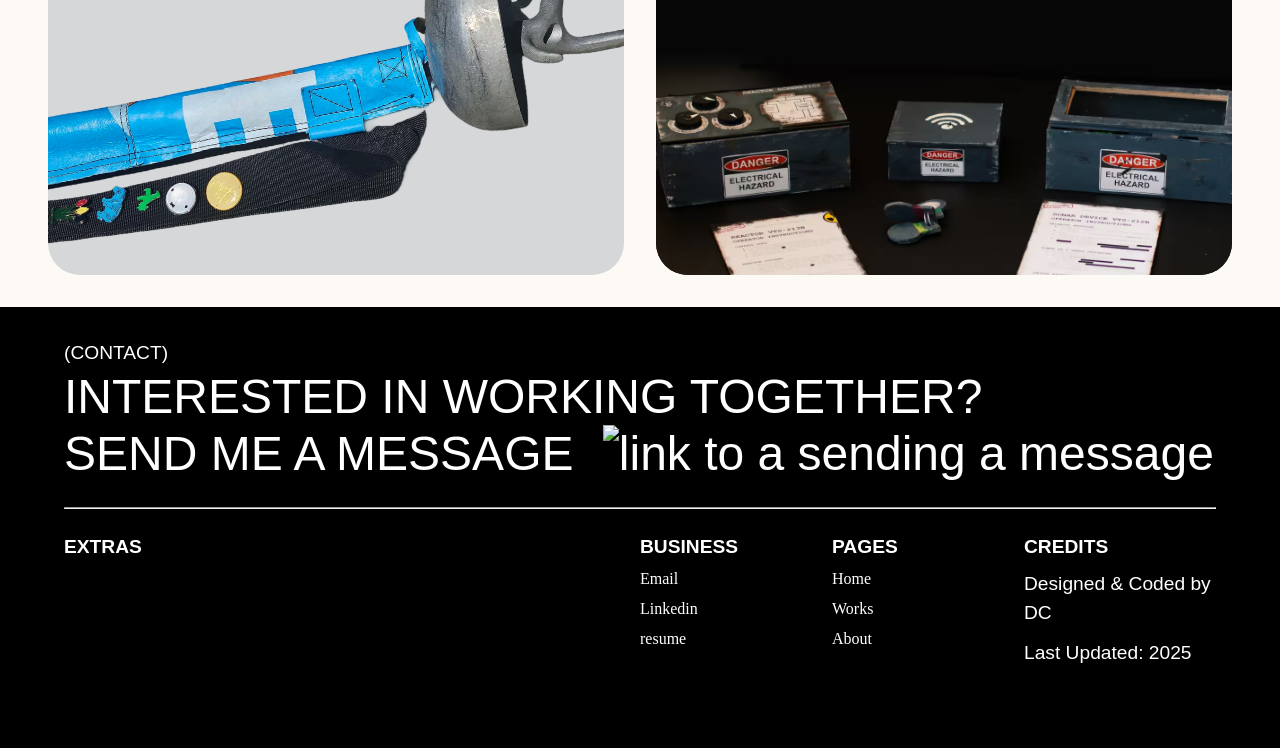
==== commit 4b1f9d1b: "Next Round of fixes General padding and alterations - Duban and Final Transmission are now pug files" ====
--- a/index.html
+++ b/index.html
@@ -90,9 +90,7 @@
     <p class="footerContactHeader">INTERESTED IN WORKING TOGETHER?</p><a class="footerContactLink" href="mailto:desmchen@telus.net?subject=Lets%20work%20on%20something%20together">SEND ME A MESSAGE <img class="footerArrow" alt="link to a sending a message" src="/css/img/icons/LargeArrow.svg" height="40" width="40"></a>
     <hr>
   </div>
-  <!-- Insert Arrow-->
   <div class="footerGrid">
-    <!-- Insert 7 by grid-->
     <p class="footerTitles">EXTRAS</p>
     <div class="contacts">
       <p class="footerTitles">BUSINESS</p>
--- a/css/main.css
+++ b/css/main.css
@@ -175,7 +175,7 @@
     border-color: #666666;
     border-style: solid solid solid solid;
     padding: 2rem 2rem;
-   
+
 }
 
 
@@ -204,7 +204,7 @@
     opacity: 0;
     transform: translateY(8px);
     transition: opacity 0.5s ease-in-out, transform 0.5s ease-in-out;
-    
+
 
     border-radius: 1rem;
 }
@@ -243,7 +243,8 @@
     z-index: 0;
 }
 
-.innerLinks:hover::before, .innerLinks:focus::before {
+.innerLinks:hover::before,
+.innerLinks:focus::before {
     transform: translateX(0);
 }
 
@@ -253,7 +254,8 @@
     transition: color 0.3s ease;
 }
 
-.innerLinks:hover p, .innerLinks:focus p {
+.innerLinks:hover p,
+.innerLinks:focus p {
     color: black;
 }
 
@@ -332,7 +334,7 @@
     opacity: 1;
 }
 
-.onTopOfCase .navbar .Sandwich span{
+.onTopOfCase .navbar .Sandwich span {
     background-color: white;
 }
 
@@ -478,7 +480,7 @@
 
 
 .featureHeader {
-    margin-bottom: 4rem;
+    margin-bottom: 2rem;
     padding-bottom: 0.75rem;
     margin-top: 4rem;
     font-size: 1.5rem;
@@ -555,6 +557,10 @@
     color: white;
 }
 
+#TTRFeature {
+    color: rgb(255, 255, 255);
+}
+
 #albertFeature,
 #finalTransmissionFeature {
     min-height: 36rem;
@@ -586,6 +592,19 @@
     transition: scale 0.5s ease-in-out;
 }
 
+.standardFeatureImg {
+    position: absolute;
+    inset: 0;
+    width: 100%;
+    height: 100%;
+    object-fit: cover;
+    transition: scale 0.5s ease-in-out;
+}
+
+.featureProject:hover .standardFeatureImg {
+    scale: 1.1;
+}
+
 .featureProject:hover #albertFeatureImg {
     scale: 1.35
 }
@@ -615,15 +634,23 @@
     width: fit-content;
     padding: 0.75rem;
     border-radius: 0.75rem;
-
+    font-size: 1rem;
 }
 
 #albertKeyword p {
     background-color: #C7C9CC;
 }
 
+#stonePKeyword p {
+    background-color: #cfcbbf;
+}
+
 #finalTransKeyword p {
     background-color: #464545;
+}
+
+#TTRKeyword p {
+    background-color: #b88943;
 }
 
 .featureText {
@@ -632,7 +659,7 @@
     z-index: 2;
 }
 
-.featureProject img {
+.featureProject img:not(.standardFeatureImg) {
     max-width: 100%;
     object-fit: cover;
     height: auto;
@@ -710,7 +737,7 @@
     gap: 0.75rem;
 }
 
-.footerFlex a{
+.footerFlex a {
     text-decoration: none;
     color: white;
 }
@@ -733,7 +760,7 @@
 
 }
 
-.aboutText img {
+.aboutText img:not(.aboutInterestDiv img) {
     max-width: 80%;
     height: auto;
     object-fit: contain;
@@ -756,8 +783,8 @@
 }
 
 .aboutFlex {
-    display: grid;
-    grid-template-columns: 1fr 1fr;
+    display: flex;
+    flex-direction: column;
 }
 
 .aboutFlex h2 {
@@ -769,11 +796,12 @@
     width: 100%;
     display: flex;
     align-items: center;
-    border-style: none none solid none;
-    border-width: 2px;
-
-    padding-bottom: 0.5rem;
-    color: black;
+    border-style: solid solid solid solid;
+    border-width: 1px;
+    border-color: #888888;
+    border-radius: 1rem;
+    padding: 1rem;
+    color: rgb(0, 0, 0);
     text-decoration: none;
 }
 
@@ -786,6 +814,12 @@
     margin-left: auto;
     height: 60%;
     width: auto;
+    transition: rotate 0.3s ease;
+}
+
+.aboutSkills:hover img {
+    rotate: 45deg;
+    transition: rotate 0.3s ease;
 }
 
 .aboutInterestDiv {
@@ -797,6 +831,14 @@
     flex: 1;
 }
 
+.aboutHobbyDiv {
+        display: grid;
+        grid-template-columns: 1fr 1fr;
+        grid-template-rows: 1fr 1fr;
+        gap: 1rem;
+    }
+
+
 .hobbyDiv {
     margin-bottom: 2rem;
 }
@@ -827,12 +869,12 @@
 
 .caseContainer {
     display: grid;
-    gap: 1.5rem;
     grid-template-columns: 1fr 1fr;
     margin: 2rem 8rem;
     padding: 3rem 3rem;
     background-color: #F5F0EA;
     border-radius: 2rem;
+    align-items: start;
 }
 
 .caseImg {
@@ -849,6 +891,11 @@
     font-size: 5rem;
     margin: 0;
     padding: 0;
+    line-height: 1;
+}
+
+.projectCaseSubTitle {
+    padding-top: 0.5rem;
 }
 
 .projectSection {
@@ -888,11 +935,9 @@
 }
 
 .caseMeImg {
-    display: block;
-    margin-left: auto;
-    margin-right: auto;
-    height: 100%;
-    width: auto;
+    width: 100%;
+    max-height: 20rem;
+    object-fit: contain;
 }
 
 .descriptionSubhead {
@@ -950,7 +995,7 @@
     font-weight: 400;
     line-height: 1.5;
     margin-top: 1rem;
-    margin-bottom: 0.5rem;
+    margin-bottom: 0.75rem;
     padding-right: 3rem;
 
 }
@@ -976,7 +1021,7 @@
     max-width: 50%;
 }
 
-.overHeadPadding{
+.overHeadPadding {
     Padding-top: 3rem;
 }
 
@@ -993,6 +1038,11 @@
     display: grid;
     grid-template-columns: 1fr 1fr;
     gap: 2rem;
+}
+
+.explanationFlex img {
+    width: 100%;
+    height: auto;
 }
 
 .subExplanationHeading {
@@ -1238,14 +1288,15 @@
     gap: 2rem;
 }
 
-.finalAlbertGrid img, .finalDubanGrid img {
+.finalAlbertGrid img,
+.finalDubanGrid img {
     width: 100%;
     height: auto;
     display: block;
     object-fit: cover;
 }
 
-.finalDubanGrid{
+.finalDubanGrid {
     width: 100%;
     display: grid;
     grid-template-columns: 1fr 1fr 1fr;
@@ -1300,10 +1351,16 @@
     height: 18rem;
     border-radius: 2rem;
     object-fit: contain;
-
-}
-
-.dubanFoamGrid, .finalTGrid {
+    mix-blend-mode: multiply;
+
+}
+
+.dubanExplanationTripleGrid figure figcaption {
+    text-align: center;
+}
+
+.dubanFoamGrid,
+.finalTGrid {
     display: grid;
     grid-template-columns: 1fr 1fr;
 }
@@ -1317,7 +1374,8 @@
     gap: 2rem;
 }
 
-.dubanFoamPhotoGrid img, .dubanFoamGrid img {
+.dubanFoamPhotoGrid img,
+.dubanFoamGrid img {
     width: 100%;
     height: 100%;
     object-fit: cover;
@@ -1329,7 +1387,7 @@
     grid-row: span 2;
 }
 
-.dubanRefinementImageFlex{
+.dubanRefinementImageFlex {
     display: flex;
     padding: 6rem;
     background-color: white;
@@ -1339,42 +1397,45 @@
 }
 
 
-.dubanRefinementImageFlex figure img, .dubanRenderGrid figure img, .finalTKTNOEImage {
-   width: 100%;
-   height: auto;
-   border-radius: 2rem;
-}
-
-.finalTConnectionDiagram{
+.dubanRefinementImageFlex figure img,
+.dubanRenderGrid figure img,
+.finalTKTNOEImage {
     width: 100%;
-   height: auto;
-   border-radius: 2rem;
-   padding: 6rem;
+    height: auto;
+    border-radius: 2rem;
+}
+
+.finalTConnectionDiagram {
+    width: 100%;
+    height: auto;
+    border-radius: 2rem;
+    padding: 6rem;
     background-color: #F5F0EA;
     margin-top: 2rem;
     margin-bottom: 2rem;
 }
 
-.dubanRefinementImageFlex figure figcaption, .dubanRenderGrid figure figcaption{
+.dubanRefinementImageFlex figure figcaption,
+.dubanRenderGrid figure figcaption {
     padding-top: 0.5rem;
-   text-align: center;
-   margin-left: auto;
+    text-align: center;
+    margin-left: auto;
     margin-right: auto;
-   width: 60%;
-}
-
-.dubanRenderImage{
+    width: 60%;
+}
+
+.dubanRenderImage {
     border: 1px solid black;
     border-radius: 2rem;
     padding: 3rem;
     margin-top: 2rem;
     margin-bottom: 2rem;
     width: 100%;
-   height: auto;
-
-}
-
-.dubanRenderGrid{
+    height: auto;
+
+}
+
+.dubanRenderGrid {
     margin-top: 2rem;
     display: Grid;
     grid-template-columns: 1fr 1fr;
@@ -1382,11 +1443,11 @@
 }
 
 /* Final Transmission */
-.finalTransmissionName{
+.finalTransmissionName {
     font-size: 4.75vw;
 }
 
-.finalTHypothesis{
+.finalTHypothesis {
     font-style: italic;
     font-size: 1.5rem;
     color: #383838;
@@ -1394,36 +1455,38 @@
     margin-bottom: 2rem;
 }
 
-.finalTIdeationText{
+.finalTIdeationText {
     margin-top: 1rem;
 }
 
-.finalTIdeationBotText{
-    margin-bottom: 1rem;
-}
-
-.finalTTextPaddingR{
+.finalTIdeationBotText {
+    margin-bottom: 2.5rem;
+}
+
+.finalTTextPaddingR {
     margin-top: 1rem;
     padding-right: 3rem;
 }
 
-.finalTImageFabrication{
+.finalTImageFabrication {
     width: 100%;
     height: auto;
     margin-bottom: 2rem;
     padding-top: 1rem;
 }
 
-.finalTFabricationGrid{
+.finalTFabricationGrid {
     display: grid;
     grid-template-columns: 1fr 1fr;
     gap: 3rem;
     padding-top: 1rem;
 }
 
-.finalTFabricationGrid img{
+.finalTFabricationGrid img, .finalTFabricationGrid iframe {
     width: 100%;
     height: auto;
+    aspect-ratio: 932 / 638; /* your image's width / height */
+    border-radius: 2rem;
 }
 
 @media(width < 74rem) {
@@ -1595,20 +1658,24 @@
 }
 
 @media(width < 57rem) {
-    .caseContainer, .dubanFoamGrid, .finalTFabricationGrid{
+
+    .caseContainer,
+    .dubanFoamGrid,
+    .finalTFabricationGrid {
         display: flex;
         flex-direction: column;
         gap: 2rem;
     }
 
-    .finalTGrid{
+    .finalTGrid {
         display: flex;
         flex-direction: column;
     }
 
-    .finalTIdeationText{
+    .finalTIdeationText {
         margin-top: 0;
     }
+
     .caseMeImg {
 
         height: auto;
@@ -1634,9 +1701,9 @@
         max-width: 100%;
     }
 
-    .finalTransmissionName{
-    font-size: 10vw;
-}
+    .finalTransmissionName {
+        font-size: 10vw;
+    }
 }
 
 @media(width < 55rem) {
@@ -1766,7 +1833,7 @@
         flex-direction: column;
     }
 
-    .aboutText img {
+    .aboutText img:not(.aboutInterestDiv img) {
         margin: 0;
         width: 100%;
         max-width: 25rem;
@@ -1775,12 +1842,14 @@
         flex-shrink: 1;
     }
 
-    .aboutFlex {
+
+    .aboutHobbyDiv {
         display: flex;
         flex-direction: column;
     }
 
-    .dubanExplanationTripleGrid, .dubanRenderGrid {
+    .dubanExplanationTripleGrid,
+    .dubanRenderGrid {
         display: flex;
         flex-direction: column;
         gap: 2rem;
@@ -1794,23 +1863,26 @@
 
     }
 
-    .dubanRefinementImageFlex, .dubanRenderImage, .finalTConnectionDiagram{
+    .dubanRefinementImageFlex,
+    .dubanRenderImage,
+    .finalTConnectionDiagram {
         display: block;
-    padding: 2rem;
-
-}
-
-.dubanRefinementImageFlex figure figcaption, .dubanRenderGrid figure figcaption{
-    padding-top: 1rem;
-   text-align: center;
-   margin-left: auto;
-    margin-right: auto;
-   width: 80%;
-}
-
-.dubanpointList {
-    padding-right: 1.5rem;
-}
+        padding: 2rem;
+
+    }
+
+    .dubanRefinementImageFlex figure figcaption,
+    .dubanRenderGrid figure figcaption {
+        padding-top: 1rem;
+        text-align: center;
+        margin-left: auto;
+        margin-right: auto;
+        width: 80%;
+    }
+
+    .dubanpointList {
+        padding-right: 1.5rem;
+    }
 
 
 }
@@ -2146,9 +2218,9 @@
         border-radius: 2rem;
     }
 
-    .finalTransmissionName{
-    font-size: 10vw;
-}
+    .finalTransmissionName {
+        font-size: 10vw;
+    }
 }
 
 @media(width < 25rem) {
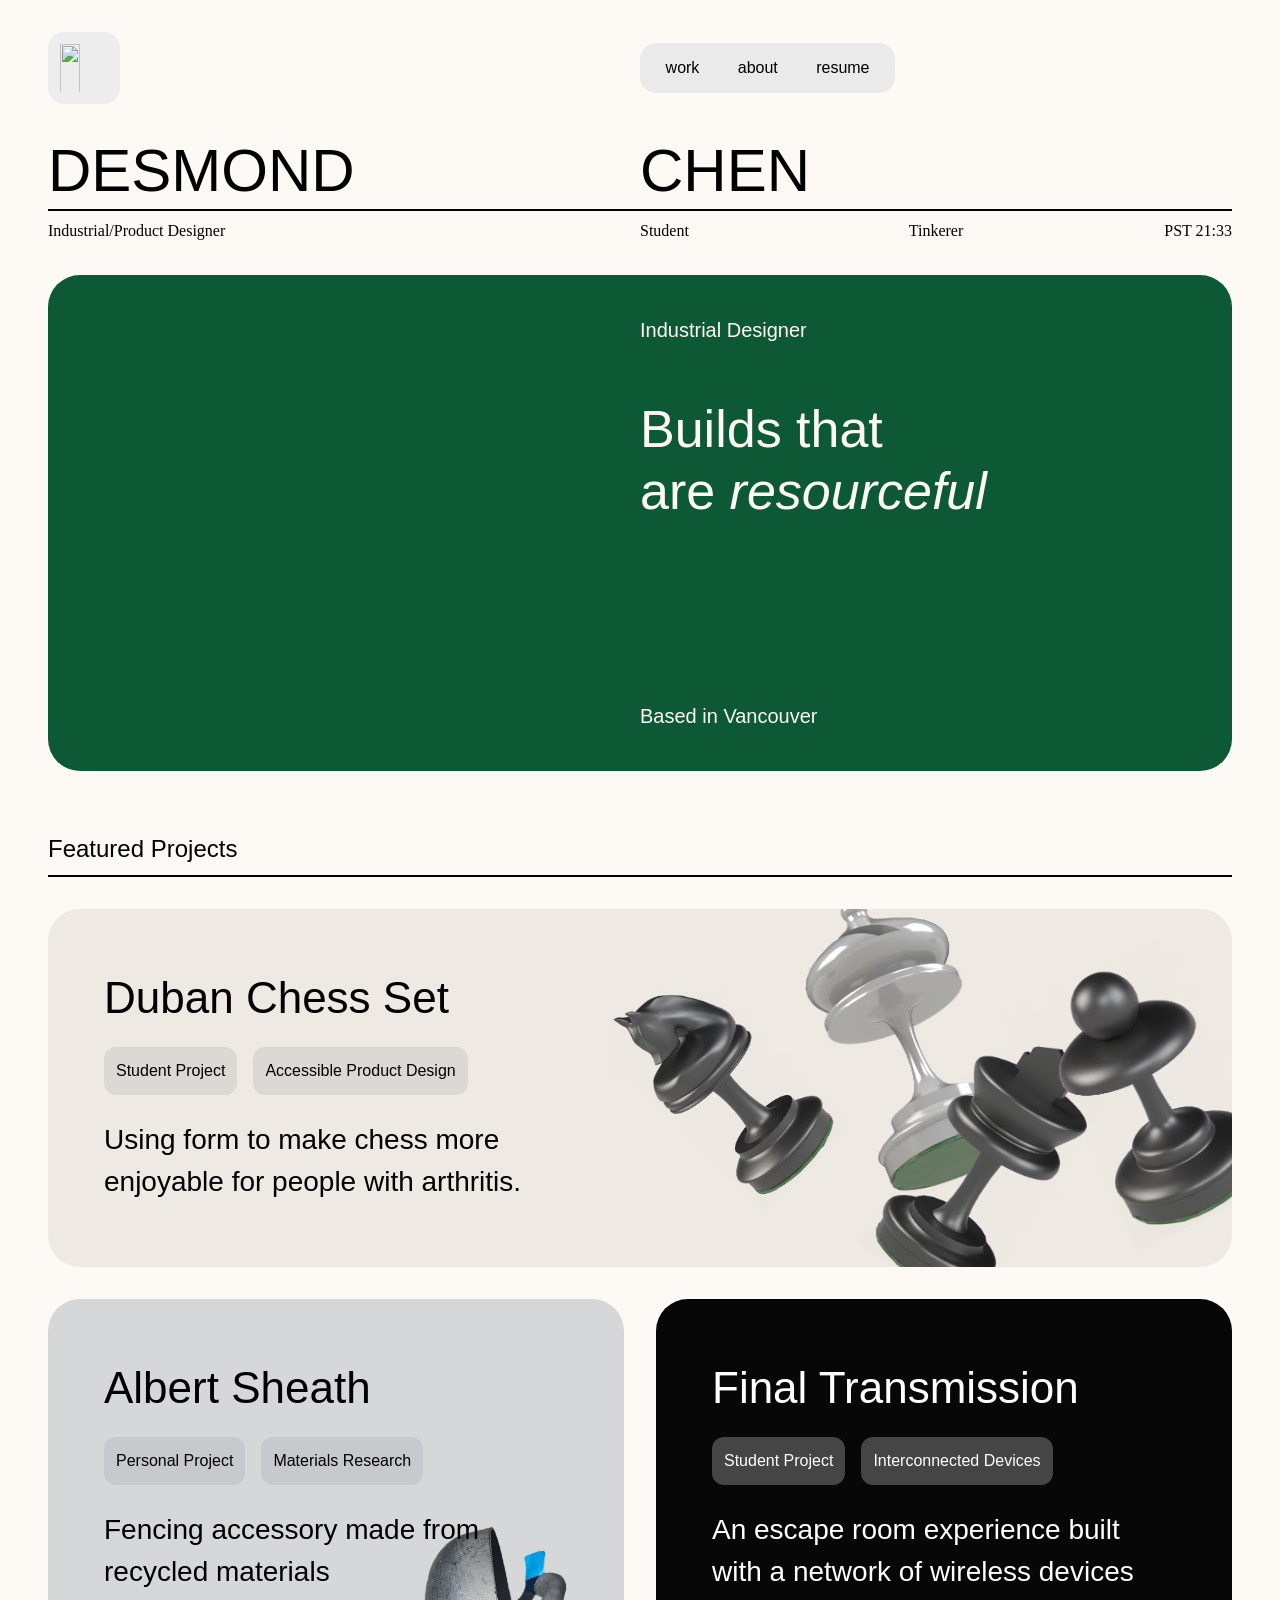
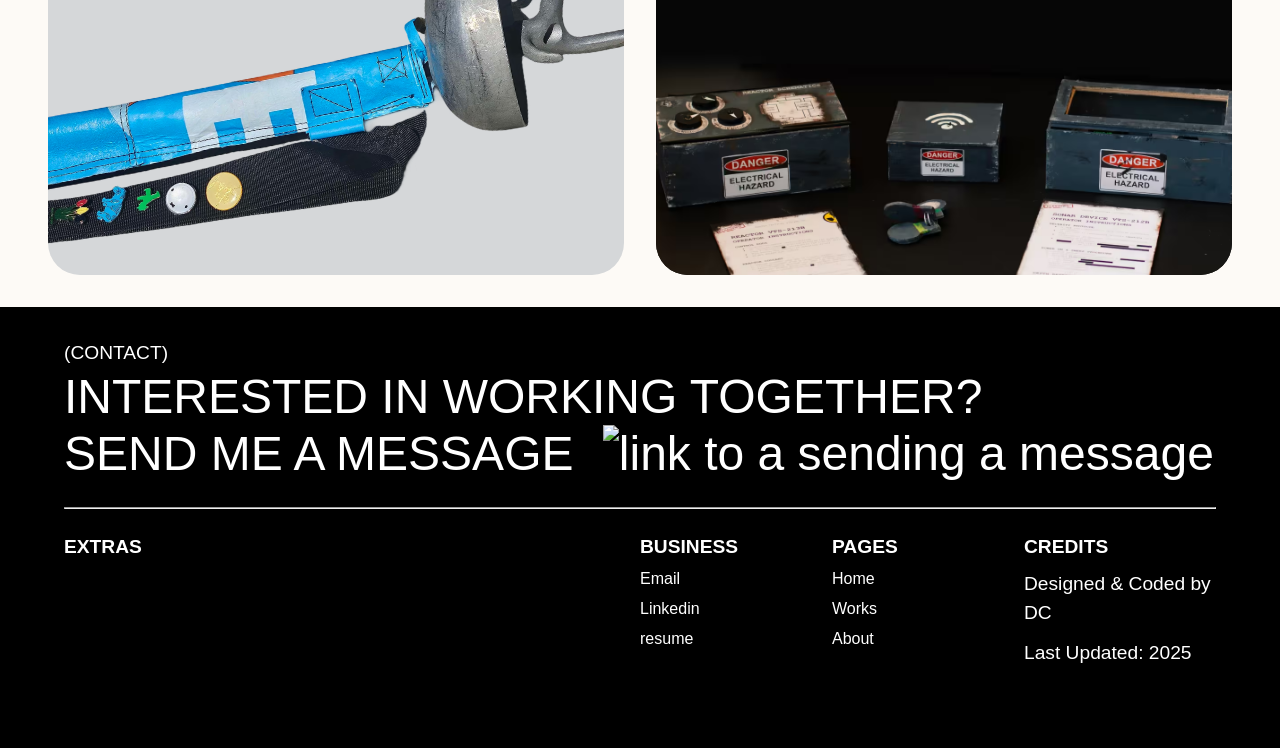
==== commit 50f110ce: "Bug Fixes -Resume Heading -smaller font sizes" ====
--- a/index.html
+++ b/index.html
@@ -13,7 +13,7 @@
 </head>
 <header>
   <nav class="navbar"><a class="homeIcon" href="/index.html"><img src="/css/img/icons/homeButton.gif" width="50" height="50"></a>
-    <div class="navLinks"><a href="/HTMLFiles/Work.html">work</a><a href="/HTMLFiles/About.html">about</a><a href="https://drive.google.com/file/d/1CEsf2h-suVlxp9FKgOKLs79PEW1iw4vz/view?usp=sharing" target="_blank" rel="noopener noreferrer">resume</a></div>
+    <div class="navLinks"><a href="/HTMLFiles/Work.html">work</a><a href="/HTMLFiles/About.html">about</a><a href="https://drive.google.com/file/d/1UwBm8nddmK0KD4YlyWKBe_Ptv18u-9CQ/view?usp=drive_link" target="_blank" rel="noopener noreferrer">resume</a></div>
     <button class="Sandwich" aria-label="Sandwich Menu"><span></span><span></span></button>
   </nav>
   <div class="mobileLinks">
@@ -21,7 +21,7 @@
         <p>01</p>
         <p>Works</p></a><a class="innerLinks" href="/HTMLFiles/About.html">
         <p>02</p>
-        <p>About</p></a><a class="innerLinks" href="#">
+        <p>About</p></a><a class="innerLinks" href="https://drive.google.com/file/d/1UwBm8nddmK0KD4YlyWKBe_Ptv18u-9CQ/view?usp=drive_link" target="_blank" rel="noopener noreferrer">
         <p>03</p>
         <p>Resume</p></a></div>
   </div>
@@ -84,12 +84,11 @@
         </div></a></div>
   </section>
 </main>
-<footer>
-  <div class="footerContact">
+<footer><a class="footerContact" href="mailto:desmchen@telus.net?subject=Lets%20work%20on%20something%20together">
     <p>(CONTACT)</p>
-    <p class="footerContactHeader">INTERESTED IN WORKING TOGETHER?</p><a class="footerContactLink" href="mailto:desmchen@telus.net?subject=Lets%20work%20on%20something%20together">SEND ME A MESSAGE <img class="footerArrow" alt="link to a sending a message" src="/css/img/icons/LargeArrow.svg" height="40" width="40"></a>
-    <hr>
-  </div>
+    <p class="footerContactHeader">INTERESTED IN WORKING TOGETHER?</p>
+    <p class="footerContactLink">SEND ME A MESSAGE <img class="footerArrow" alt="link to a sending a message" src="/css/img/icons/LargeArrow.svg" height="40" width="40"></p>
+    <hr></a>
   <div class="footerGrid">
     <p class="footerTitles">EXTRAS</p>
     <div class="contacts">
--- a/css/main.css
+++ b/css/main.css
@@ -306,11 +306,10 @@
     transition: background-color 0.2s ease, padding-left 0.2s ease;
 }
 
-/* segmented hover */
+
 .navLinks a:hover,
 .navLinks a:focus {
     background-color: #e0e0e0;
-    /* slightly darker than navbar */
     padding-left: 1.6rem;
 }
 
@@ -681,14 +680,20 @@
     background-color: black;
     color: white;
     padding-bottom: 5rem;
+    text-decoration: none;
 }
 
 .footerContact {
+    font-family: "Aeonik", Verdana, sans-serif;
+    display: block;
     padding-top: 2rem;
     padding-bottom: 1rem;
     margin-left: 4rem;
     margin-right: 4rem;
-}
+    text-decoration: none;
+    color: white;
+}
+
 
 .footerContactHeader,
 .footerContactLink {
@@ -710,6 +715,13 @@
     margin-left: 1rem;
     width: 2.25rem;
     height: 2.25rem;
+
+    transition: transform 0.3s ease-in-out;
+}
+
+.footerContact:hover .footerArrow,
+.footerContact:focus .footerArrow {
+    transform: rotate(45deg);
 }
 
 
@@ -738,8 +750,35 @@
 }
 
 .footerFlex a {
+    font-family: "Aeonik", Verdana, sans-serif;
     text-decoration: none;
     color: white;
+    position: relative;
+    padding-left: 0;
+    transition: padding-left 0.2s ease-in-out;
+}
+
+.footerFlex a:hover,
+.footerFlex a:focus {
+    padding-left: 1.25rem;
+}
+
+.footerFlex a::before {
+    content: "→";
+    position: absolute;
+    left: 0.1rem;
+    top: 50%;
+    font-size: 0.8rem;
+    line-height: 1;
+    transform: translate(-10px, -50%);
+    opacity: 0;
+    transition: transform 0.2s ease-in-out, opacity 0.2s ease-in-out;
+}
+
+.footerFlex a:hover::before,
+.footerFlex a:focus::before {
+    transform: translate(0, -50%);
+    opacity: 1;
 }
 
 .footerFlex p {
@@ -761,7 +800,7 @@
 }
 
 .aboutText img:not(.aboutInterestDiv img) {
-    max-width: 80%;
+    max-width: 90%;
     height: auto;
     object-fit: contain;
     flex-shrink: 0;
@@ -832,11 +871,11 @@
 }
 
 .aboutHobbyDiv {
-        display: grid;
-        grid-template-columns: 1fr 1fr;
-        grid-template-rows: 1fr 1fr;
-        gap: 1rem;
-    }
+    display: grid;
+    grid-template-columns: 1fr 1fr;
+    grid-template-rows: 1fr 1fr;
+    gap: 1rem;
+}
 
 
 .hobbyDiv {
@@ -1482,10 +1521,12 @@
     padding-top: 1rem;
 }
 
-.finalTFabricationGrid img, .finalTFabricationGrid iframe {
+.finalTFabricationGrid img,
+.finalTFabricationGrid iframe {
     width: 100%;
     height: auto;
-    aspect-ratio: 932 / 638; /* your image's width / height */
+    aspect-ratio: 932 / 638;
+    /* your image's width / height */
     border-radius: 2rem;
 }
 
@@ -1774,6 +1815,27 @@
 
     .CTABig p {
         font-size: 2.75rem;
+    }
+
+    .explanationHeading {
+        font-size: 1.5rem;
+        padding-right: 0;
+    }
+
+    .descriptionHeader{
+        font-size: 1.2rem;
+    }
+
+    p{
+        font-size: 0.9rem;
+    }
+
+    .whyStatementHead{
+        font-size: 1.4rem;
+    }
+
+    .caseTitle{
+        font-size: 3.8rem;
     }
 
     #dubanFeature {
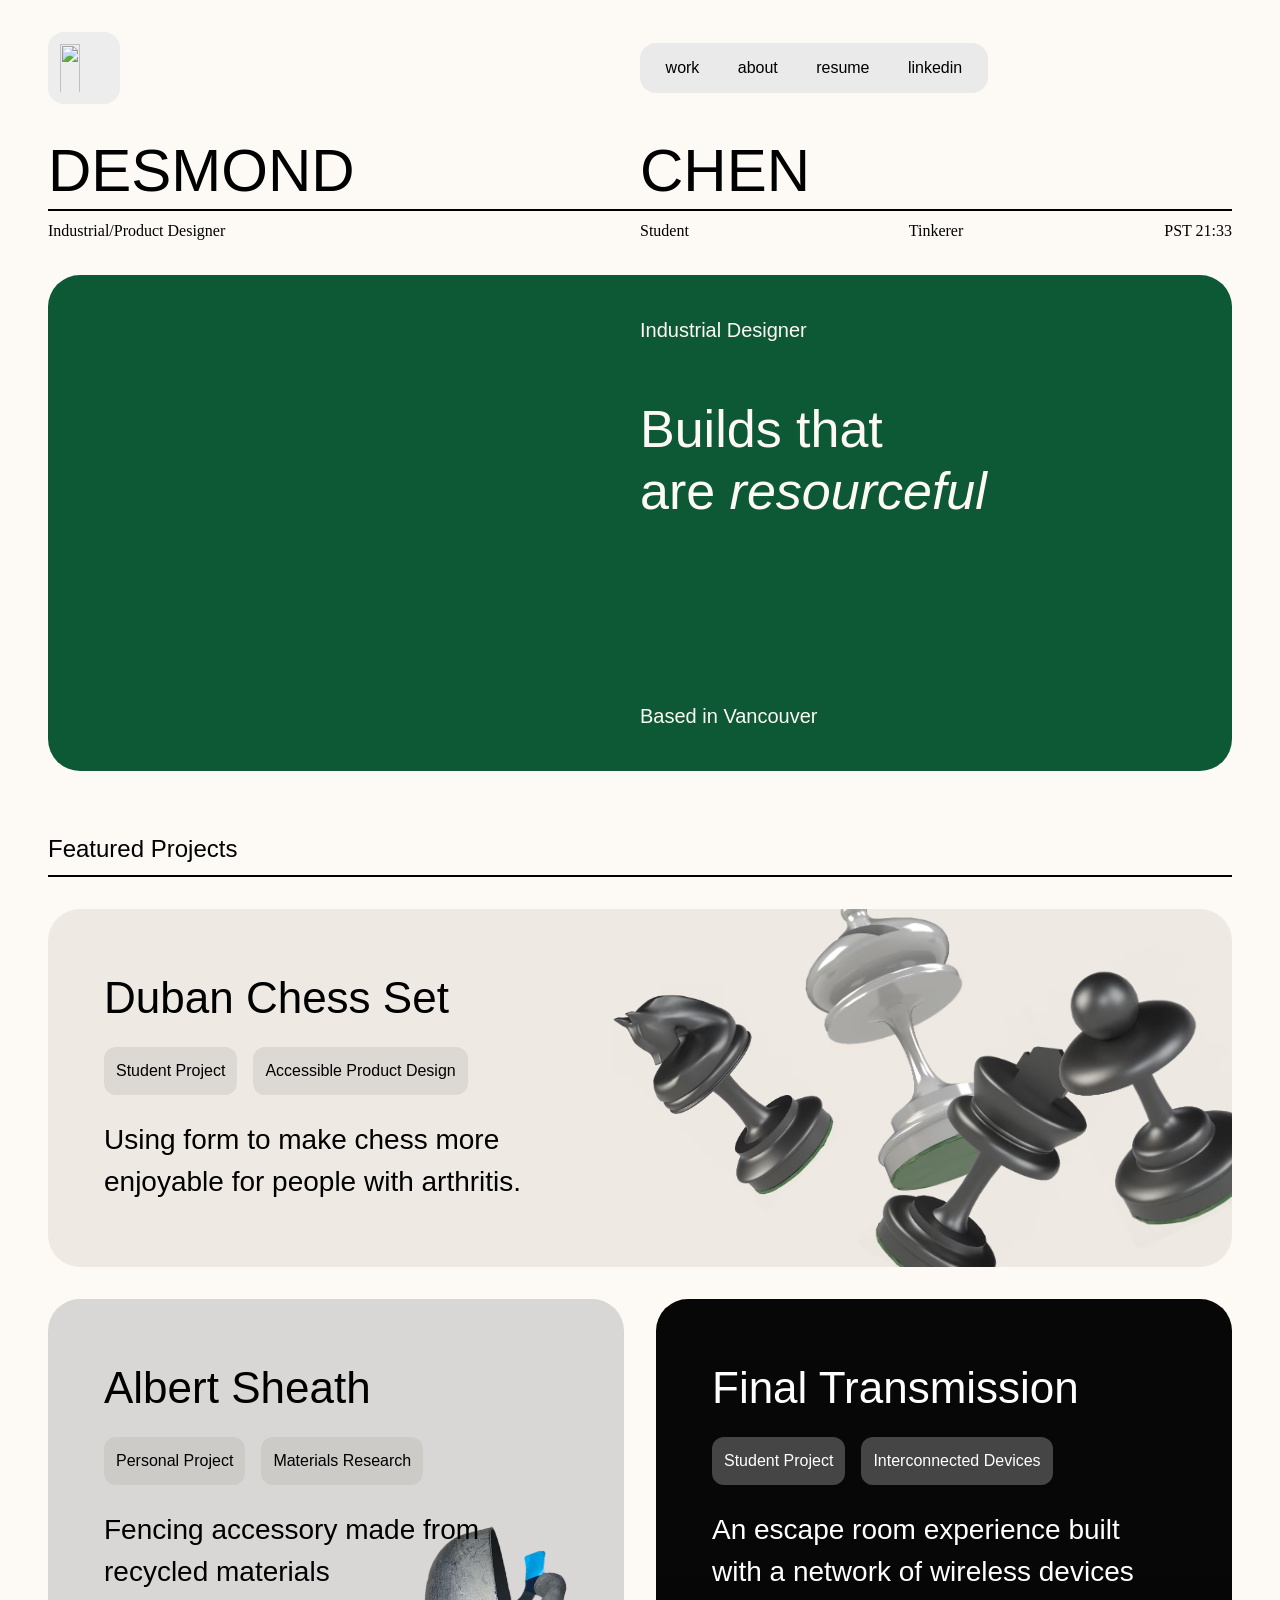
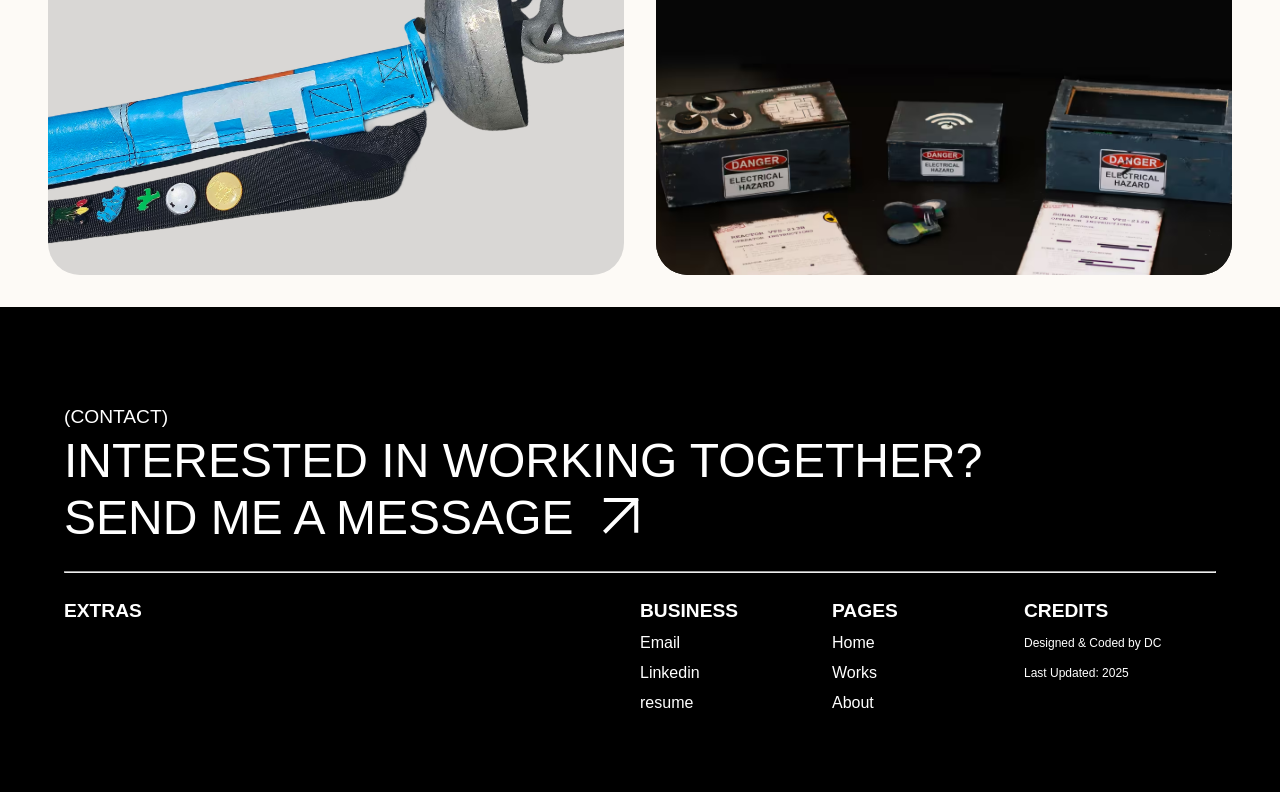
==== commit 61375321: "New Side projects + Added new Side projects - Need to complete take the reins + completed small phot" ====
--- a/index.html
+++ b/index.html
@@ -13,7 +13,7 @@
 </head>
 <header>
   <nav class="navbar"><a class="homeIcon" href="/index.html"><img src="/css/img/icons/homeButton.gif" width="50" height="50"></a>
-    <div class="navLinks"><a href="/HTMLFiles/Work.html">work</a><a href="/HTMLFiles/About.html">about</a><a href="https://drive.google.com/file/d/1UwBm8nddmK0KD4YlyWKBe_Ptv18u-9CQ/view?usp=drive_link" target="_blank" rel="noopener noreferrer">resume</a></div>
+    <div class="navLinks"><a href="/HTMLFiles/Work.html">work</a><a href="/HTMLFiles/About.html">about</a><a href="https://drive.google.com/file/d/1UwBm8nddmK0KD4YlyWKBe_Ptv18u-9CQ/view?usp=drive_link" target="_blank" rel="noopener noreferrer">resume</a><a href="https://www.linkedin.com/in/desmond-chen-468b28277/?skipRedirect=true" target="_blank" rel="noopener noreferrer">linkedin</a></div>
     <button class="Sandwich" aria-label="Sandwich Menu"><span></span><span></span></button>
   </nav>
   <div class="mobileLinks">
@@ -23,7 +23,9 @@
         <p>02</p>
         <p>About</p></a><a class="innerLinks" href="https://drive.google.com/file/d/1UwBm8nddmK0KD4YlyWKBe_Ptv18u-9CQ/view?usp=drive_link" target="_blank" rel="noopener noreferrer">
         <p>03</p>
-        <p>Resume</p></a></div>
+        <p>Resume</p></a><a class="innerLinks" href="https://www.linkedin.com/in/desmond-chen-468b28277/?skipRedirect=true" target="_blank" rel="noopener noreferrer">
+        <p>04</p>
+        <p>LinkedIn</p></a></div>
   </div>
 </header>
 <main>
--- a/css/main.css
+++ b/css/main.css
@@ -117,6 +117,7 @@
 
 h3 {
     font-family: "Aeonik", Verdana, sans-serif;
+    font-weight: 500;
     padding-top: 0;
     margin-top: 0;
 }
@@ -195,7 +196,7 @@
 }
 
 .mobileLinks.active {
-    max-height: 400px;
+    max-height: 500px;
 }
 
 .innerLinks {
@@ -222,6 +223,12 @@
 }
 
 .mobileLinks.active .innerLinks:nth-child(3) {
+    opacity: 1;
+    transform: translateY(0);
+    transition-delay: 0.35s;
+}
+
+.mobileLinks.active .innerLinks:nth-child(4) {
     opacity: 1;
     transform: translateY(0);
     transition-delay: 0.35s;
@@ -548,7 +555,7 @@
 }
 
 #albertFeature {
-    background-color: #D5D7D9;
+    background-color: #d9d7d5;
 }
 
 #finalTransmissionFeature {
@@ -576,10 +583,35 @@
     overflow: hidden;
 }
 
+.otherProject {
+    display: grid;
+    grid-template-columns: 3fr 2fr;
+    gap: 2rem;
+    padding: 2rem;
+    background-color: #F5F0EA;
+    text-decoration: none;
+    color: black;
+    border-radius: 2rem;
+    width: 100%;
+    overflow: hidden;
+    transition: rotate 0.2s ease-in-out;
+}
+
+.otherProject:hover, .otherProject:focus{
+    rotate: 1deg;
+}
+
 .titleFeature {
     font-size: 2.75rem;
     font-weight: 400;
     margin: 0;
+}
+
+.titleOther{
+    font-size: 2rem;
+    font-weight: 400;
+    margin: 0;
+    line-height: 1.05;
 }
 
 #albertFeatureImg {
@@ -592,16 +624,12 @@
 }
 
 .standardFeatureImg {
-    position: absolute;
+    border-radius: 1.5rem;
     inset: 0;
     width: 100%;
-    height: 100%;
+    max-height: 100%;
     object-fit: cover;
-    transition: scale 0.5s ease-in-out;
-}
-
-.featureProject:hover .standardFeatureImg {
-    scale: 1.1;
+    
 }
 
 .featureProject:hover #albertFeatureImg {
@@ -637,25 +665,35 @@
 }
 
 #albertKeyword p {
-    background-color: #C7C9CC;
-}
-
-#stonePKeyword p {
-    background-color: #cfcbbf;
-}
+    background-color: #cccbc7;
+}
+
+.otherKeyword{
+    margin-top: 0.75rem;
+    margin-bottom: 0.75rem;
+    font-style: italic;
+    color: #474747;
+}
+
+.otherKeyword p {
+    width: fit-content;
+    font-size: 1rem;
+}
+
 
 #finalTransKeyword p {
     background-color: #464545;
 }
 
-#TTRKeyword p {
-    background-color: #b88943;
-}
 
 .featureText {
     font-size: 1.75rem;
     max-width: 30rem;
     z-index: 2;
+}
+
+.otherText {
+    font-size: 1rem;
 }
 
 .featureProject img:not(.standardFeatureImg) {
@@ -673,6 +711,7 @@
 }
 
 hr {
+
     stroke-width: 1px;
 }
 
@@ -680,13 +719,14 @@
     background-color: black;
     color: white;
     padding-bottom: 5rem;
+    padding-top: 5rem;
     text-decoration: none;
 }
 
 .footerContact {
     font-family: "Aeonik", Verdana, sans-serif;
     display: block;
-    padding-top: 2rem;
+    padding-top: 1rem;
     padding-bottom: 1rem;
     margin-left: 4rem;
     margin-right: 4rem;
@@ -784,6 +824,7 @@
 .footerFlex p {
     margin: 0;
     padding: 0;
+    font-size: 0.75rem;
 }
 
 /* about Section */
@@ -925,6 +966,15 @@
 
 }
 
+.stonePCaseImg {
+    width: 100%;
+    height: 100%;
+    object-fit: cover;
+    display: block;
+    object-position: 50% 30%;
+
+}
+
 .caseTitle {
     font-weight: 400;
     font-size: 5rem;
@@ -940,7 +990,8 @@
 .projectSection {
     padding-left: 8rem;
     padding-right: 8rem;
-    padding-bottom: 7rem;
+    padding-bottom: 3.5rem;
+    padding-top: 3.5rem;
 
     opacity: 1;
     transform: translateY(0);
@@ -974,9 +1025,11 @@
 }
 
 .caseMeImg {
-    width: 100%;
+    width: 70%;
     max-height: 20rem;
-    object-fit: contain;
+    margin-right: auto;
+    margin-left: auto;
+    
 }
 
 .descriptionSubhead {
@@ -1018,24 +1071,24 @@
     font-weight: 700;
     font-size: 1.2rem;
     margin-top: 1rem;
-    margin-bottom: 0;
+    margin-bottom: 0.25rem;
 
 }
 
 .albertResearch {
-    margin-top: 4rem;
+    margin-top: 0rem;
     margin-bottom: 2rem;
     max-width: 50%;
 }
 
 .explanationHeading {
     font-family: "Aeonik", Verdana, sans-serif;
-    font-size: 1.8rem;
+    font-size: 1.7rem;
     font-weight: 400;
     line-height: 1.5;
     margin-top: 1rem;
     margin-bottom: 0.75rem;
-    padding-right: 3rem;
+    padding-right: 2.5rem;
 
 }
 
@@ -1317,7 +1370,7 @@
 
 .finalSubHeading {
     color: white;
-    padding-top: 4rem;
+    padding-top: 2rem;
 }
 
 .finalAlbertGrid {
@@ -1340,6 +1393,8 @@
     display: grid;
     grid-template-columns: 1fr 1fr 1fr;
     gap: 2rem;
+    margin-top: 4rem;
+    margin-bottom: 1.5rem;
 }
 
 .whiteText {
@@ -1416,7 +1471,7 @@
 .dubanFoamPhotoGrid img,
 .dubanFoamGrid img {
     width: 100%;
-    height: 100%;
+    height: auto;
     object-fit: cover;
     border-radius: 2rem;
 }
@@ -1499,7 +1554,9 @@
 }
 
 .finalTIdeationBotText {
-    margin-bottom: 2.5rem;
+    font-size: 1rem;
+    margin-top: 0.25rem;
+    margin-bottom: 0;
 }
 
 .finalTTextPaddingR {
@@ -1526,8 +1583,41 @@
     width: 100%;
     height: auto;
     aspect-ratio: 932 / 638;
-    /* your image's width / height */
     border-radius: 2rem;
+}
+
+/* Conquest */
+.websiteDirect {
+    font-family: "Aeonik", Verdana, sans-serif;
+    text-decoration: underline;
+    color: rgb(0, 0, 0);
+    position: relative;
+    padding-left: 0;
+    transition: padding-left 0.2s ease-in-out;
+    font-size: 1.2rem;
+}
+
+.websiteDirect:hover,
+.websiteDirect:focus {
+    padding-left: 1.25rem;
+}
+
+.websiteDirect::before {
+    content: "→";
+    position: absolute;
+    left: 0.1rem;
+    top: 50%;
+    font-size: 1.2rem;
+    line-height: 1;
+    transform: translate(-10px, -50%);
+    opacity: 0;
+    transition: transform 0.2s ease-in-out, opacity 0.2s ease-in-out;
+}
+
+.websiteDirect:hover::before,
+.websiteDirect:focus::before {
+    transform: translate(0, -50%);
+    opacity: 1;
 }
 
 @media(width < 74rem) {
@@ -1571,7 +1661,8 @@
     .projectSection {
         padding-left: 3rem;
         padding-right: 3rem;
-        padding-bottom: 2rem;
+        padding-bottom: 3rem;
+        padding-top: 3rem;
     }
 
     .homeSection,
@@ -1603,8 +1694,16 @@
         margin-bottom: 2rem;
         margin-top: 0rem;
         font-weight: 400;
-        font-size: 2.5rem;
-
+        font-size: 2.1rem;
+
+    }
+
+    h2 {
+        font-size: 1.7rem;
+    }
+
+    .aboutSkills p {
+        font-size: 1.2rem;
     }
 
     .aboutInterestDiv {
@@ -1718,9 +1817,8 @@
     }
 
     .caseMeImg {
-
         height: auto;
-        width: 80%;
+        width: 90%;
     }
 
     .finalHeaderFlex {
@@ -1822,19 +1920,19 @@
         padding-right: 0;
     }
 
-    .descriptionHeader{
+    .descriptionHeader {
         font-size: 1.2rem;
     }
 
-    p{
+    p {
         font-size: 0.9rem;
     }
 
-    .whyStatementHead{
+    .whyStatementHead {
         font-size: 1.4rem;
     }
 
-    .caseTitle{
+    .caseTitle {
         font-size: 3.8rem;
     }
 
@@ -2070,7 +2168,13 @@
         padding-top: 0rem;
         margin: 0;
     }
-
+    .otherProject{
+        display: flex;
+        flex-direction: column;
+    }
+    .standardFeatureImg{
+        max-height: 20rem;
+    }
 }
 
 @media(width<40rem) {
@@ -2089,6 +2193,10 @@
         margin-bottom: 0.5rem;
     }
 
+    .otherFeature{
+        font-size: 2rem;
+    }
+
     .featureText {
         font-size: 1.25rem;
         margin-bottom: 0.5rem;
@@ -2105,6 +2213,10 @@
 
     .featureProject {
         padding: 2rem 1.5rem;
+    }
+
+    .otherProject{
+        padding: 1.5rem
     }
 
     #albertFeatureImg {
@@ -2134,6 +2246,25 @@
 }
 
 @media(width < 32rem) {
+
+    .CTABig p {
+        font-size: 2.1rem;
+    }
+
+    .CTAIndust,
+    .CTABased {
+        font-size: 1rem;
+        position: absolute;
+    }
+
+    .innerLinks{
+        font-size: 0.3rem;
+    }
+
+    .mobileLinks p:nth-child(2) {
+
+    font-size: 2rem;
+}
 
     .homeHeader h1 {
         font-size: 2.5rem;
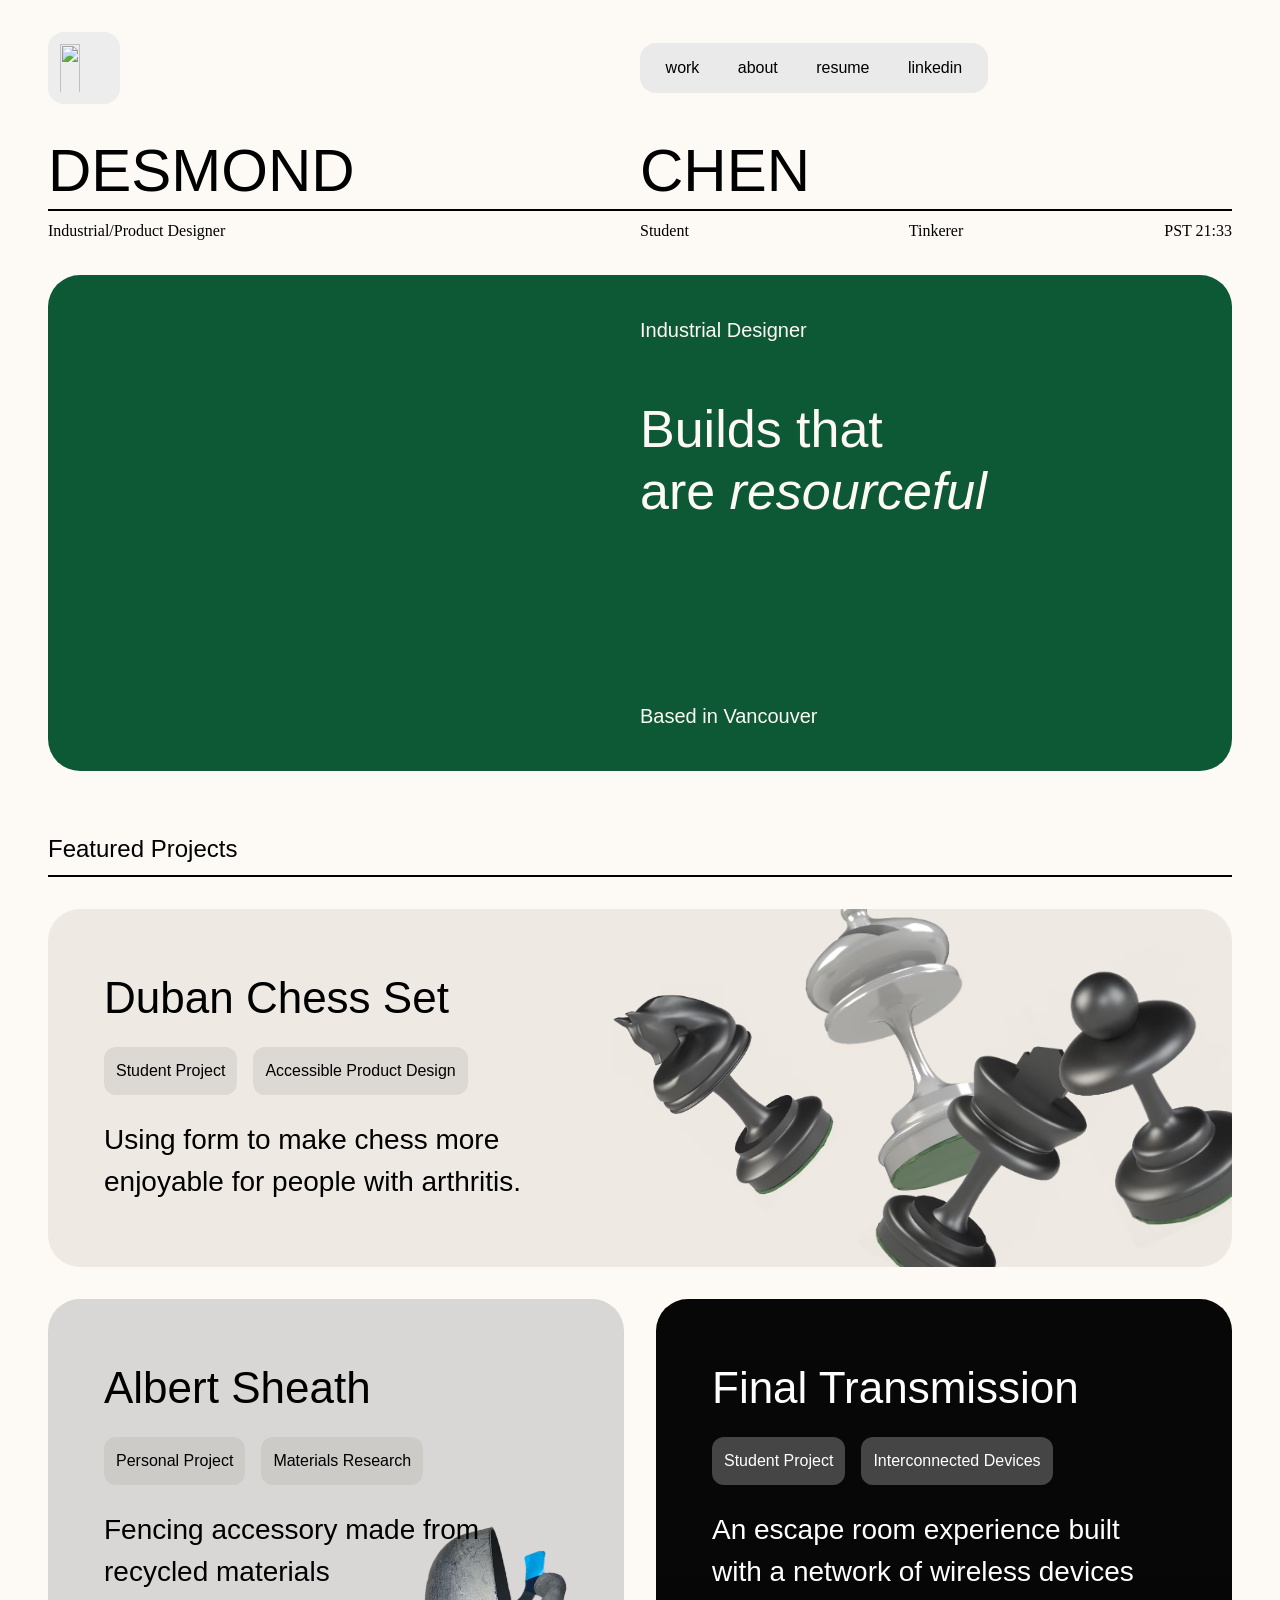
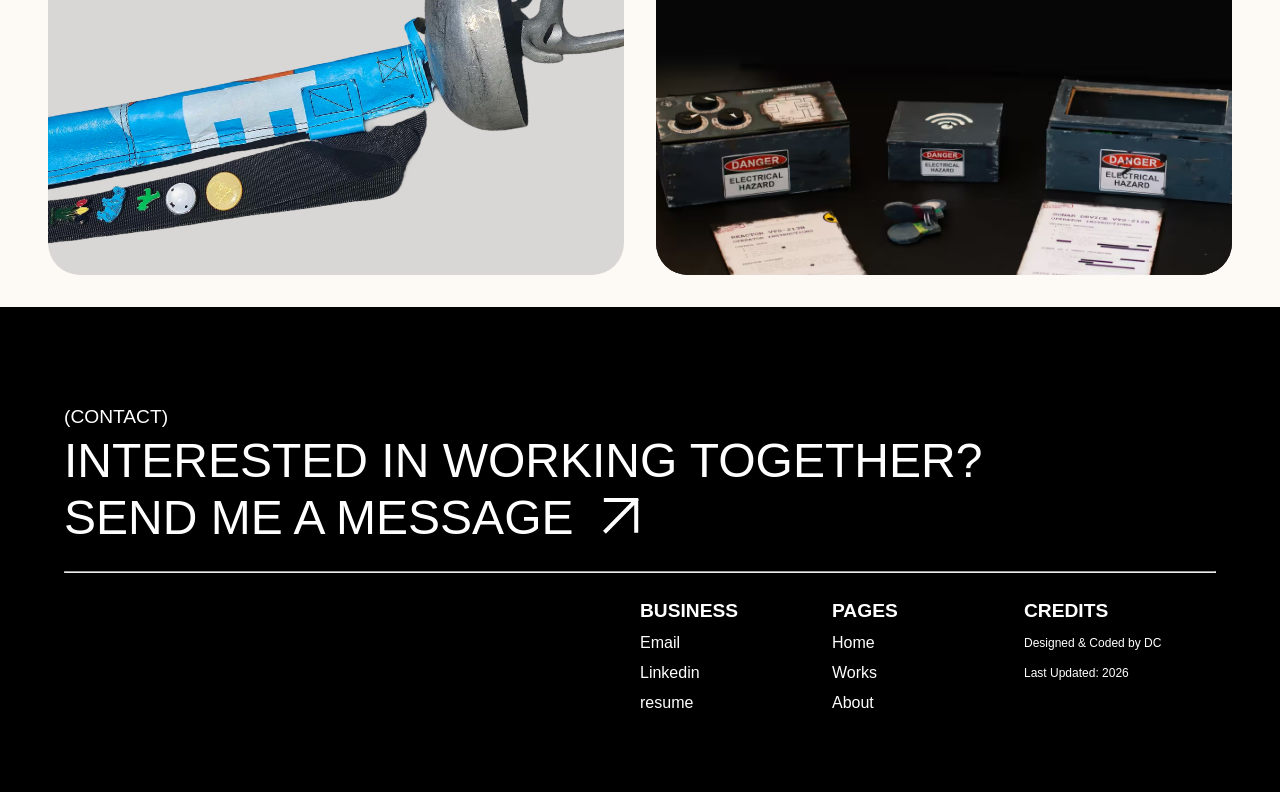
==== commit 1041ee0f: "Image Changes and suggestiongs from people" ====
--- a/index.html
+++ b/index.html
@@ -92,7 +92,6 @@
     <p class="footerContactLink">SEND ME A MESSAGE <img class="footerArrow" alt="link to a sending a message" src="/css/img/icons/LargeArrow.svg" height="40" width="40"></p>
     <hr></a>
   <div class="footerGrid">
-    <p class="footerTitles">EXTRAS</p>
     <div class="contacts">
       <p class="footerTitles">BUSINESS</p>
       <div class="footerFlex"><a href="mailto:desmchen@telus.net?subject=Lets%20work%20on%20something%20together">Email</a><a href="https://www.linkedin.com/in/desmond-chen-468b28277/" target="_blank" rel="noopener noreferrer">Linkedin</a><a href="https://drive.google.com/file/d/1UwBm8nddmK0KD4YlyWKBe_Ptv18u-9CQ/view?usp=sharing" target="_blank" rel="noopener noreferrer">resume</a></div>
@@ -105,7 +104,7 @@
       <p class="footerTitles">CREDITS</p>
       <div class="footerFlex">
         <p>Designed &amp; Coded by DC</p>
-        <p>Last Updated: 2025</p>
+        <p>Last Updated: 2026</p>
       </div>
     </div>
   </div>
--- a/css/main.css
+++ b/css/main.css
@@ -1463,7 +1463,7 @@
 
 .dubanFoamPhotoGrid {
     display: grid;
-    grid-template-rows: repeat(3, 1fr);
+    grid-template-rows: 1fr;
     grid-template-columns: 1fr 1fr;
     gap: 2rem;
 }
@@ -1478,7 +1478,6 @@
 
 .dubanFoamPhotoGrid img:nth-child(1) {
     grid-column: span 2;
-    grid-row: span 2;
 }
 
 .dubanRefinementImageFlex {
@@ -2447,4 +2446,26 @@
         opacity: 1;
         transform: translateY(0);
     }
+}
+
+#scrollTop {
+    position: fixed;
+    bottom: 5%;
+    right: 3%;
+    background: white;
+    color: black;
+    border: none;
+    border-radius: 50%;
+    width: 3rem;
+    height: 3rem;
+    cursor: pointer;
+    opacity: 0;
+    pointer-events: none;
+    transition: opacity 0.3s ease;
+    font-size: 1.4rem;
+    mix-blend-mode: difference;
+}
+#scrollTop.visible {
+    opacity: 1;
+    pointer-events: all;
 }
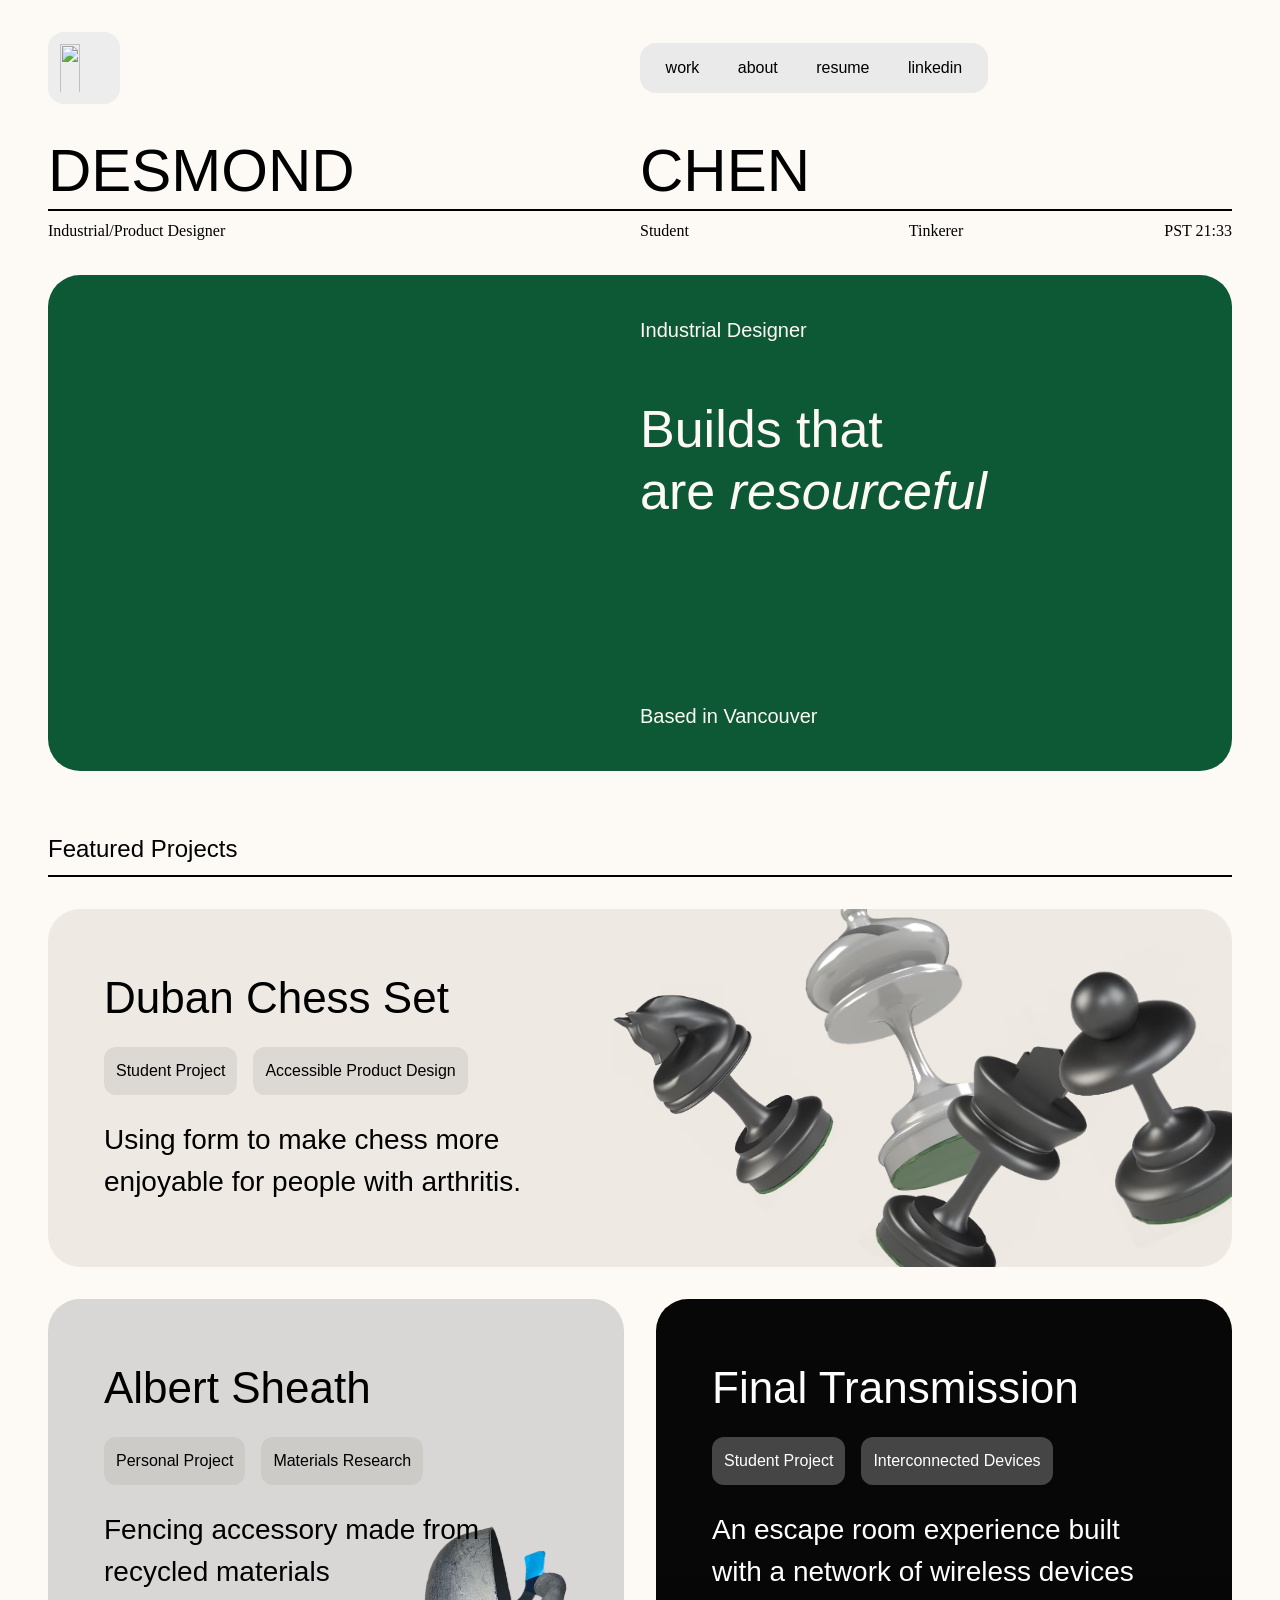
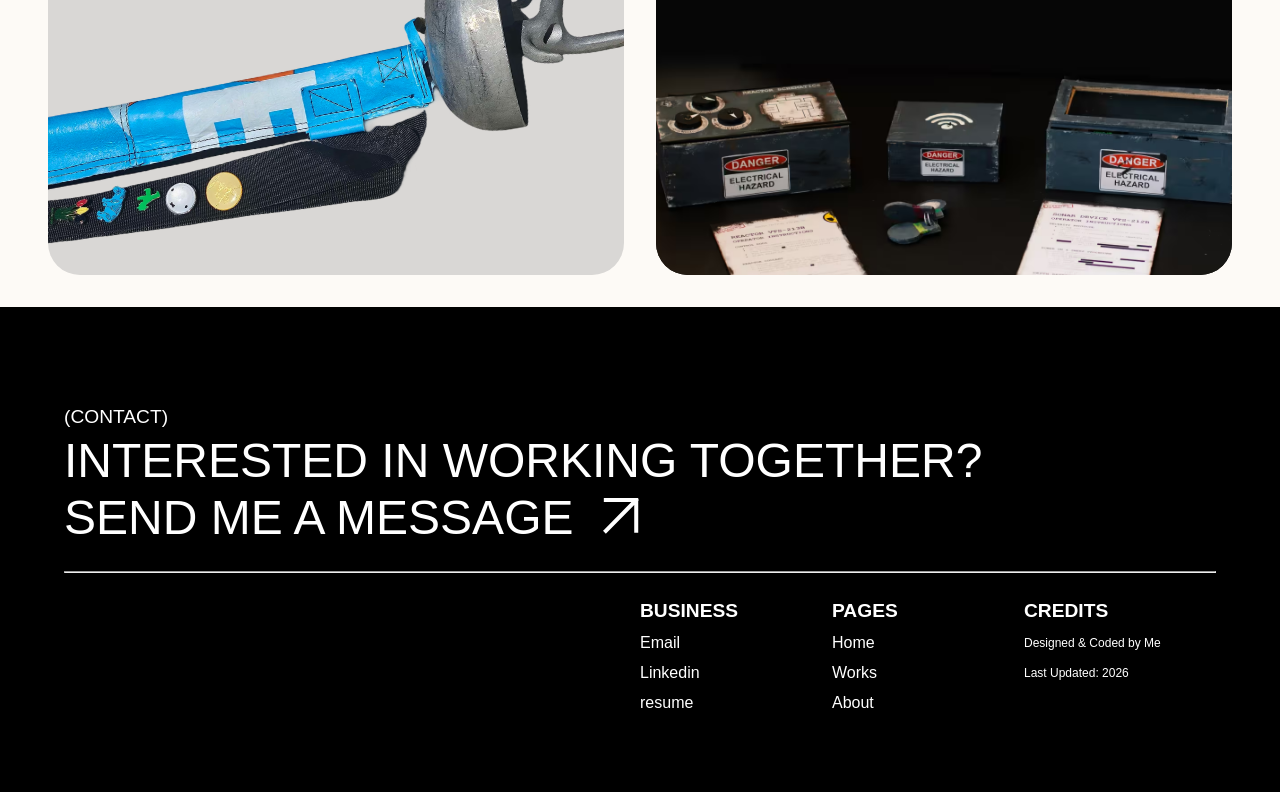
==== commit 84168998: "Fix name" ====
--- a/index.html
+++ b/index.html
@@ -103,7 +103,7 @@
     <div>
       <p class="footerTitles">CREDITS</p>
       <div class="footerFlex">
-        <p>Designed &amp; Coded by DC</p>
+        <p>Designed &amp; Coded by Me</p>
         <p>Last Updated: 2026</p>
       </div>
     </div>
--- a/css/main.css
+++ b/css/main.css
@@ -950,6 +950,7 @@
 .caseContainer {
     display: grid;
     grid-template-columns: 1fr 1fr;
+    gap:3rem;
     margin: 2rem 8rem;
     padding: 3rem 3rem;
     background-color: #F5F0EA;
